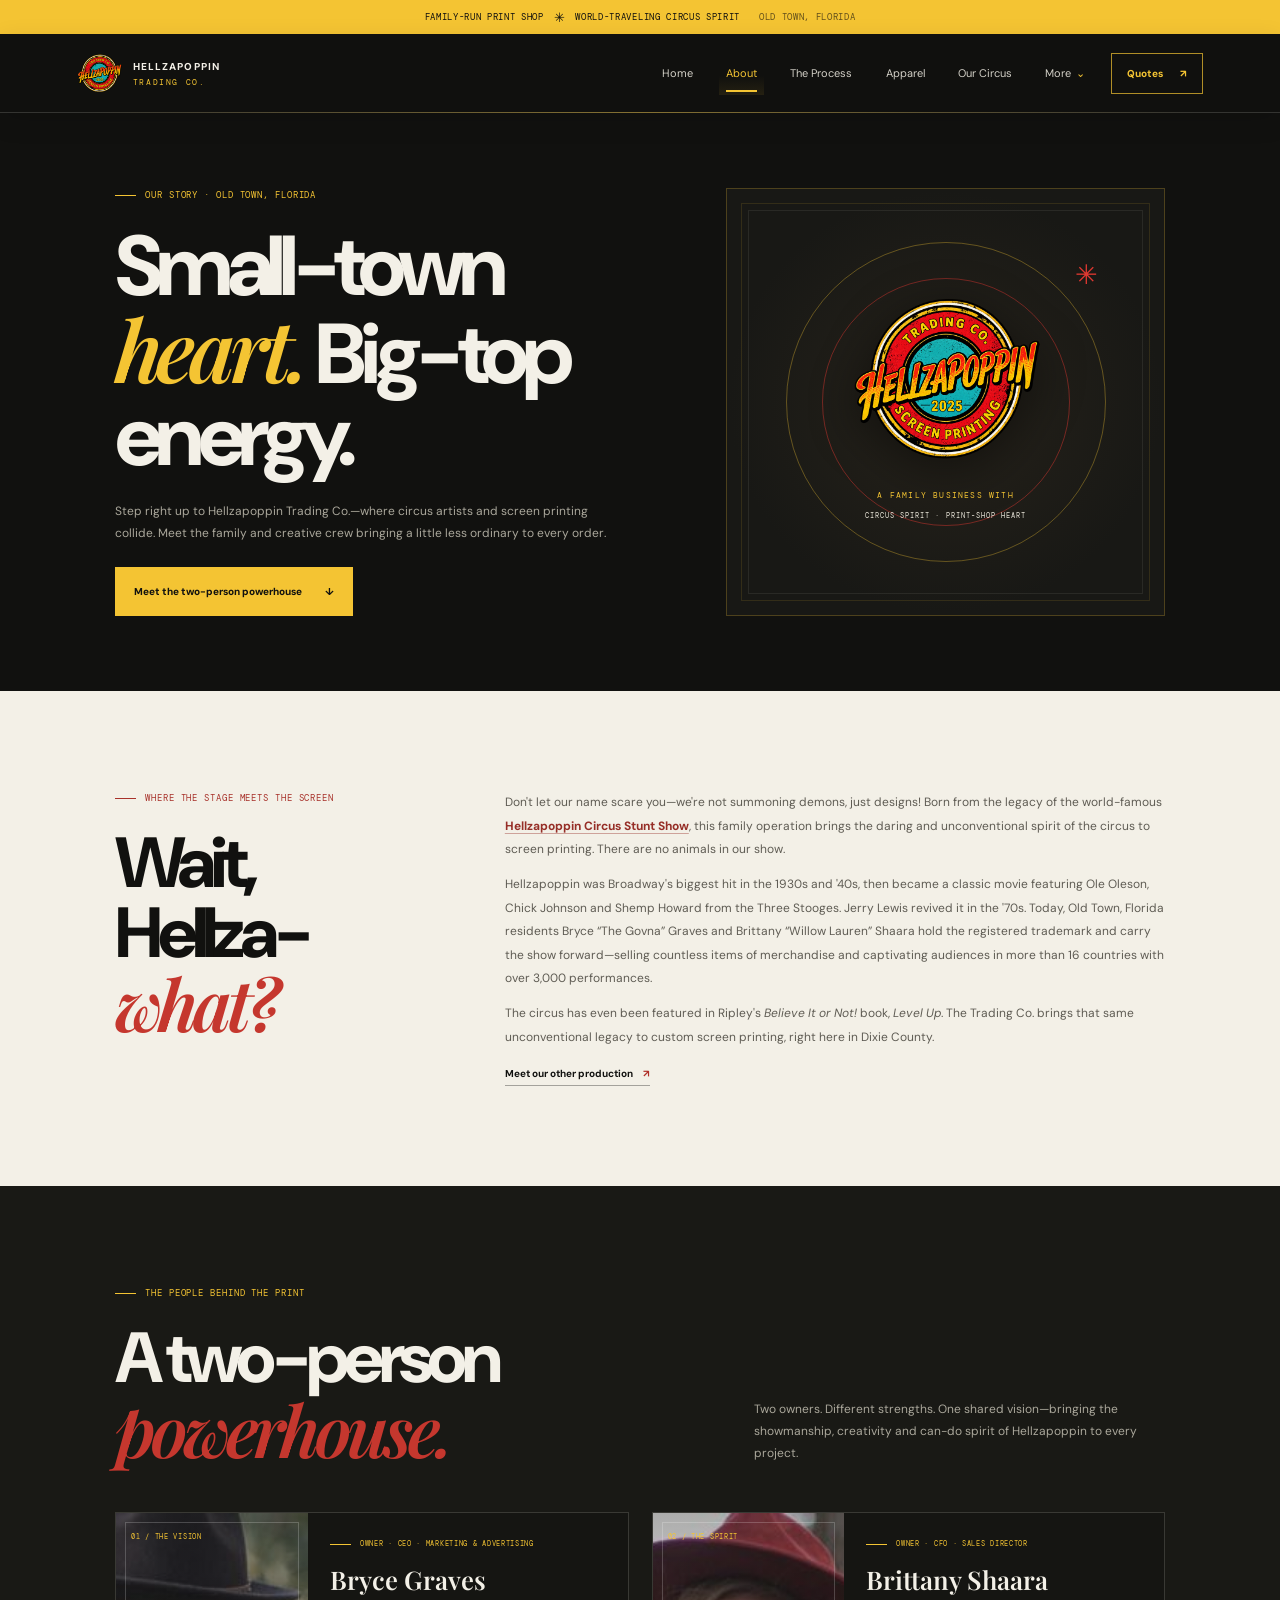
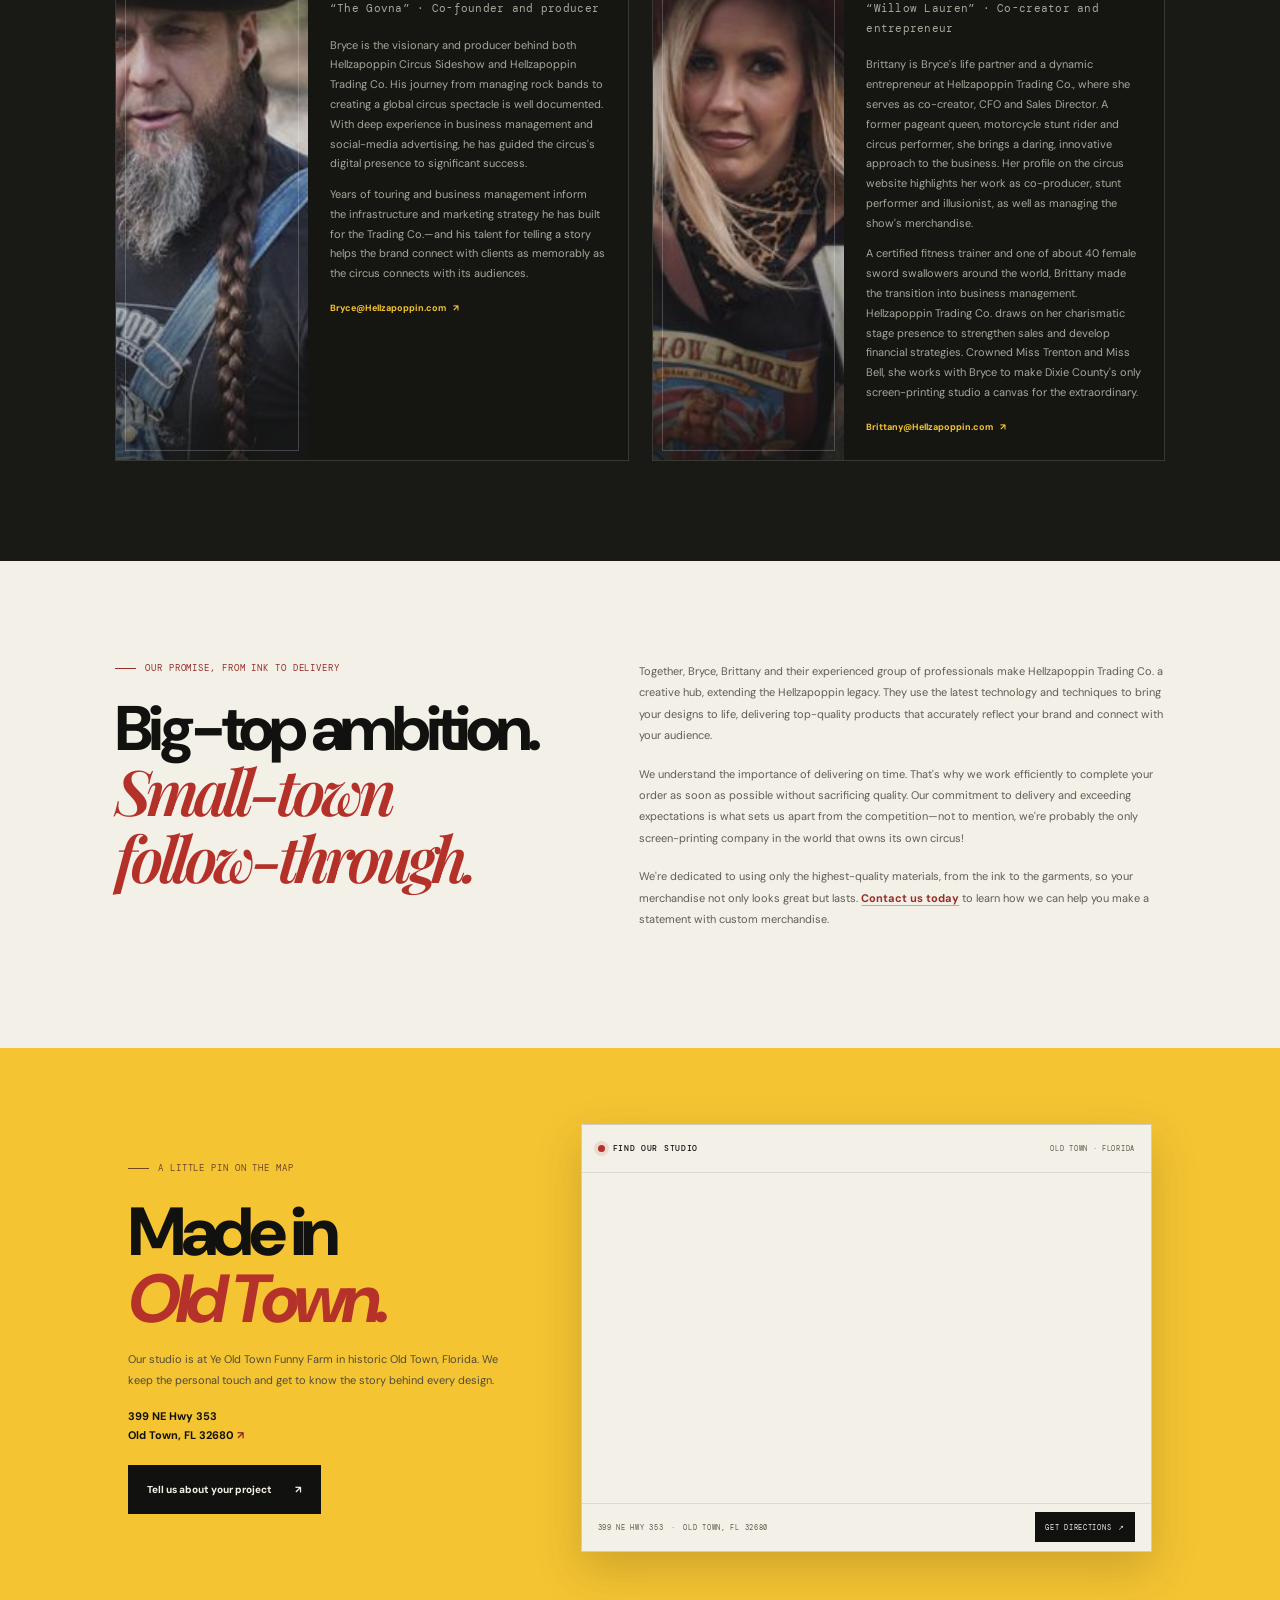
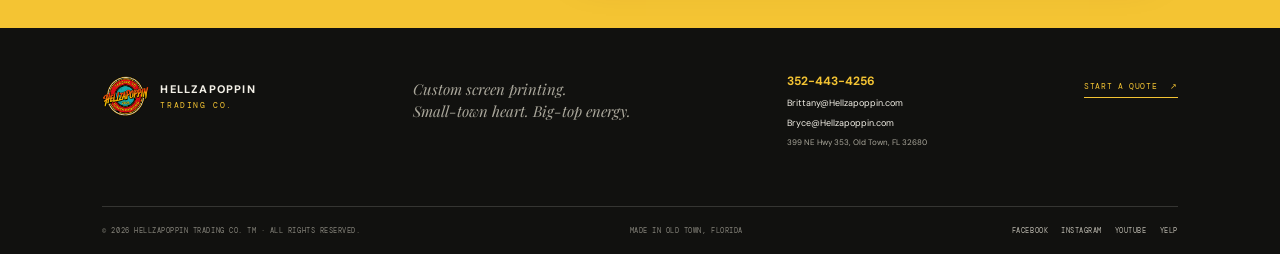
==== about.html @ 499f2ed7 "Build Hellzapoppin Trading Co. website Co-authored-by: Copilot <223556219+Copilot@users.noreply.gith" ====
<!doctype html>
<html lang="en">
  <head>
    <meta charset="utf-8"><meta name="viewport" content="width=device-width, initial-scale=1"><meta name="theme-color" content="#11110f">
    <meta name="description" content="Meet Bryce Graves and Brittany Shaara, the family behind Hellzapoppin Trading Co. in Old Town, Florida.">
    <title>About — Hellzapoppin Trading Co.</title><link rel="icon" href="assets/images/hellzapoppin-logo.png" type="image/png"><link rel="stylesheet" href="assets/css/styles.css"><script src="assets/js/main.js" defer></script>
  </head>
  <body><a class="skip-link" href="#main">Skip to content</a><div class="announcement">FAMILY-RUN PRINT SHOP <span aria-hidden="true">✳</span> WORLD-TRAVELING CIRCUS SPIRIT <span class="announcement__place">OLD TOWN, FLORIDA</span></div>
    <header class="site-header"><a class="brand" href="index.html" aria-label="Hellzapoppin Trading Co. home"><img src="assets/images/hellzapoppin-logo.png" alt=""><span class="brand__name">HELLZAPOPPIN <small>TRADING CO.</small></span></a><button class="menu-toggle" type="button" aria-label="Open navigation" aria-expanded="false" aria-controls="primary-nav"><span></span><span></span></button><nav class="site-nav" id="primary-nav" aria-label="Main navigation"><a href="index.html">Home</a><a class="is-current" aria-current="page" href="about.html">About</a><a href="the-process.html">The Process</a><a href="apparel.html">Apparel</a><a href="our-circus.html">Our Circus</a><details class="nav-dropdown"><summary>More <span aria-hidden="true">⌄</span></summary><div class="dropdown-menu"><a href="inks.html">Inks</a><a href="faqs-privacy.html">FAQs &amp; Privacy Policy</a><a href="https://hellzapoppintradingco.myshopify.com/" target="_blank" rel="noreferrer">Shop Our Store <span aria-hidden="true">↗</span></a></div></details><a class="nav-quote" href="quotes.html">Quotes <span aria-hidden="true">↗</span></a></nav></header>
    <main id="main">
      <section class="page-hero page-hero--about">
        <div class="page-hero__copy">
          <p class="eyebrow"><span class="eyebrow__line"></span> OUR STORY · OLD TOWN, FLORIDA</p>
          <h1>Small-town<br><em>heart.</em> Big-top<br>energy.</h1>
          <p>Step right up to Hellzapoppin Trading Co.—where circus artists and screen printing collide. Meet the family and creative crew bringing a little less ordinary to every order.</p>
          <a class="button button--primary" href="#founders">Meet the two-person powerhouse <span aria-hidden="true">↓</span></a>
        </div>
        <div class="about-hero-art" aria-label="Hellzapoppin Trading Co.: circus spirit, printed in Old Town, Florida">
          <span class="about-hero-art__ring about-hero-art__ring--outer"></span>
          <span class="about-hero-art__ring about-hero-art__ring--inner"></span>
          <img src="assets/images/hellzapoppin-logo.png" alt="">
          <span class="about-hero-art__top">A FAMILY BUSINESS WITH</span>
          <span class="about-hero-art__bottom">CIRCUS SPIRIT · PRINT-SHOP HEART</span>
          <span class="about-hero-art__spark" aria-hidden="true">✳</span>
        </div>
      </section>

      <section class="section section--cream story-intro">
        <div class="section-heading reveal">
          <div>
            <p class="eyebrow eyebrow--red"><span class="eyebrow__line"></span> WHERE THE STAGE MEETS THE SCREEN</p>
            <h2>Wait, Hellza-<br><em>what?</em></h2>
          </div>
          <div class="story-intro__copy">
            <p>Don't let our name scare you—we're not summoning demons, just designs! Born from the legacy of the world-famous <a href="https://hellzapoppin.com/" target="_blank" rel="noreferrer">Hellzapoppin Circus Stunt Show</a>, this family operation brings the daring and unconventional spirit of the circus to screen printing. There are no animals in our show.</p>
            <p>Hellzapoppin was Broadway's biggest hit in the 1930s and '40s, then became a classic movie featuring Ole Oleson, Chick Johnson and Shemp Howard from the Three Stooges. Jerry Lewis revived it in the '70s. Today, Old Town, Florida residents Bryce “The Govna” Graves and Brittany “Willow Lauren” Shaara hold the registered trademark and carry the show forward—selling countless items of merchandise and captivating audiences in more than 16 countries with over 3,000 performances.</p>
            <p>The circus has even been featured in Ripley's <em>Believe It or Not!</em> book, <em>Level Up</em>. The Trading Co. brings that same unconventional legacy to custom screen printing, right here in Dixie County.</p>
            <a class="text-link" href="our-circus.html">Meet our other production <span aria-hidden="true">↗</span></a>
          </div>
        </div>
      </section>

      <section class="section founders-section" id="founders">
        <div class="section-heading reveal">
          <div>
            <p class="eyebrow"><span class="eyebrow__line"></span> THE PEOPLE BEHIND THE PRINT</p>
            <h2>A two-person<br><em>powerhouse.</em></h2>
          </div>
          <p>Two owners. Different strengths. One shared vision—bringing the showmanship, creativity and can-do spirit of Hellzapoppin to every project.</p>
        </div>
        <div class="founder-grid">
          <article class="founder-card reveal">
            <div class="founder-card__identity"><img src="assets/images/bryce-graves.jpg" alt="Bryce “The Govna” Graves"><span class="founder-card__index">01 / THE VISION</span></div>
            <div class="founder-card__copy">
              <p class="eyebrow"><span class="eyebrow__line"></span> OWNER · CEO · MARKETING &amp; ADVERTISING</p>
              <h3>Bryce Graves</h3>
              <p class="founder-card__nickname">“The Govna” · Co-founder and producer</p>
              <p>Bryce is the visionary and producer behind both Hellzapoppin Circus Sideshow and Hellzapoppin Trading Co. His journey from managing rock bands to creating a global circus spectacle is well documented. With deep experience in business management and social-media advertising, he has guided the circus's digital presence to significant success.</p>
              <p>Years of touring and business management inform the infrastructure and marketing strategy he has built for the Trading Co.—and his talent for telling a story helps the brand connect with clients as memorably as the circus connects with its audiences.</p>
              <a href="mailto:Bryce@Hellzapoppin.com">Bryce@Hellzapoppin.com <span aria-hidden="true">↗</span></a>
            </div>
          </article>
          <article class="founder-card reveal">
            <div class="founder-card__identity founder-card__identity--brittany"><img src="assets/images/brittany-shaara.jpg" alt="Brittany “Willow Lauren” Shaara"><span class="founder-card__index">02 / THE SPIRIT</span></div>
            <div class="founder-card__copy">
              <p class="eyebrow"><span class="eyebrow__line"></span> OWNER · CFO · SALES DIRECTOR</p>
              <h3>Brittany Shaara</h3>
              <p class="founder-card__nickname">“Willow Lauren” · Co-creator and entrepreneur</p>
              <p>Brittany is Bryce's life partner and a dynamic entrepreneur at Hellzapoppin Trading Co., where she serves as co-creator, CFO and Sales Director. A former pageant queen, motorcycle stunt rider and circus performer, she brings a daring, innovative approach to the business. Her <a href="https://hellzapoppin.com/" target="_blank" rel="noreferrer">profile on the circus website</a> highlights her work as co-producer, stunt performer and illusionist, as well as managing the show's merchandise.</p>
              <p>A certified fitness trainer and one of about 40 female sword swallowers around the world, Brittany made the transition into business management. Hellzapoppin Trading Co. draws on her charismatic stage presence to strengthen sales and develop financial strategies. Crowned Miss Trenton and Miss Bell, she works with Bryce to make Dixie County's only screen-printing studio a canvas for the extraordinary.</p>
              <a href="mailto:Brittany@Hellzapoppin.com">Brittany@Hellzapoppin.com <span aria-hidden="true">↗</span></a>
            </div>
          </article>
        </div>
      </section>

      <section class="section about-promise">
        <div class="about-promise__heading">
          <p class="eyebrow"><span class="eyebrow__line"></span> OUR PROMISE, FROM INK TO DELIVERY</p>
          <h2>Big-top ambition.<br><em>Small-town follow-through.</em></h2>
        </div>
        <div class="about-promise__copy">
          <p>Together, Bryce, Brittany and their experienced group of professionals make Hellzapoppin Trading Co. a creative hub, extending the Hellzapoppin legacy. They use the latest technology and techniques to bring your designs to life, delivering top-quality products that accurately reflect your brand and connect with your audience.</p>
          <p>We understand the importance of delivering on time. That's why we work efficiently to complete your order as soon as possible without sacrificing quality. Our commitment to delivery and exceeding expectations is what sets us apart from the competition—not to mention, we're probably the only screen-printing company in the world that owns its own circus!</p>
          <p>We're dedicated to using only the highest-quality materials, from the ink to the garments, so your merchandise not only looks great but lasts. <a href="quotes.html">Contact us today</a> to learn how we can help you make a statement with custom merchandise.</p>
        </div>
      </section>

      <section class="about-location">
        <div class="about-location__intro">
          <p class="eyebrow"><span class="eyebrow__line"></span> A LITTLE PIN ON THE MAP</p>
          <h2>Made in<br><em>Old Town.</em></h2>
          <p>Our studio is at Ye Old Town Funny Farm in historic Old Town, Florida. We keep the personal touch and get to know the story behind every design.</p>
          <a class="about-location__address" href="https://www.google.com/maps/dir/?api=1&amp;destination=Ye+Old+Town+Funny+Farm%2C+399+NE+Hwy+353%2C+Old+Town%2C+FL+32680" target="_blank" rel="noreferrer">399 NE Hwy 353<br>Old Town, FL 32680 <span aria-hidden="true">↗</span></a>
          <a class="button button--dark" href="quotes.html">Tell us about your project <span aria-hidden="true">↗</span></a>
        </div>
        <div class="about-location__map">
          <div class="about-location__map-head"><span><i aria-hidden="true"></i> FIND OUR STUDIO</span><span>OLD TOWN · FLORIDA</span></div>
          <div class="about-location__map-frame">
            <iframe title="Map showing Ye Old Town Funny Farm in Old Town, Florida" src="https://maps.google.com/maps?q=Ye+Old+Town+Funny+Farm%2C+399+NE+Hwy+353%2C+Old+Town%2C+FL+32680&amp;z=15&amp;output=embed" loading="lazy" referrerpolicy="no-referrer-when-downgrade" allowfullscreen></iframe>
          </div>
          <div class="about-location__map-foot"><span>399 NE HWY 353 <i aria-hidden="true">·</i> OLD TOWN, FL 32680</span><a href="https://www.google.com/maps/dir/?api=1&amp;destination=Ye+Old+Town+Funny+Farm%2C+399+NE+Hwy+353%2C+Old+Town%2C+FL+32680" target="_blank" rel="noreferrer">GET DIRECTIONS <span aria-hidden="true">↗</span></a></div>
        </div>
      </section>
    </main>
    <footer class="site-footer"><div class="footer-main"><a class="brand brand--footer" href="index.html"><img src="assets/images/hellzapoppin-logo.png" alt=""><span class="brand__name">HELLZAPOPPIN <small>TRADING CO.</small></span></a><p class="footer-note">Custom screen printing.<br>Small-town heart. Big-top energy.</p><div class="footer-contact"><a href="tel:+13524434256">352-443-4256</a><a href="mailto:Brittany@Hellzapoppin.com">Brittany@Hellzapoppin.com</a><a href="mailto:Bryce@Hellzapoppin.com">Bryce@Hellzapoppin.com</a><span>399 NE Hwy 353, Old Town, FL 32680</span></div><a class="footer-cta" href="quotes.html">START A QUOTE <span aria-hidden="true">↗</span></a></div><div class="footer-bottom"><span>© <span data-year>2026</span> HELLZAPOPPIN TRADING CO. TM · ALL RIGHTS RESERVED.</span><span>MADE IN OLD TOWN, FLORIDA</span><span class="footer-social"><a href="https://www.facebook.com/hellzapoppintrading" target="_blank" rel="noreferrer">FACEBOOK</a><a href="https://www.instagram.com/hellzapoppintradingco" target="_blank" rel="noreferrer">INSTAGRAM</a><a href="https://www.youtube.com/@HellzapoppinTradingCo" target="_blank" rel="noreferrer">YOUTUBE</a><a href="https://www.yelp.com/biz/hellzapoppin-trading-co-old-town" target="_blank" rel="noreferrer">YELP</a></span></div></footer>
  </body>
</html>
---- assets/css/styles.css ----
@import url("https://fonts.googleapis.com/css2?family=DM+Mono:wght@400;500&family=DM+Sans:wght@400;500;600;700;800&family=Playfair+Display:ital,wght@0,600;0,700;1,600;1,700&display=swap");

:root {
  color-scheme: dark;
  --ink: #11110f;
  --ink-2: #191915;
  --cream: #f3f0e7;
  --cream-2: #e9e5d9;
  --muted: #aaa79b;
  --yellow: #f4c433;
  --red: #df3831;
  --teal: #47bcc3;
  --line: rgba(243, 240, 231, .16);
  --sans: "DM Sans", Arial, sans-serif;
  --serif: "Playfair Display", Georgia, serif;
  --mono: "DM Mono", "Courier New", monospace;
  font-family: var(--sans);
  scroll-behavior: smooth;
  scroll-padding-top: 96px;
}

*, *::before, *::after { box-sizing: border-box; }
body { margin: 0; background: var(--ink); color: var(--cream); font-family: var(--sans); -webkit-font-smoothing: antialiased; }
body.menu-open { overflow: hidden; }
img { display: block; max-width: 100%; }
a { color: inherit; text-decoration: none; }
button, input, textarea, select { font: inherit; }
::selection { color: var(--ink); background: var(--yellow); }
.skip-link { position: fixed; z-index: 100; top: 8px; left: 8px; padding: 12px 16px; background: var(--yellow); color: var(--ink); transform: translateY(-160%); }
.skip-link:focus { transform: translateY(0); }
.sr-only { position: absolute !important; width: 1px !important; height: 1px !important; padding: 0 !important; margin: -1px !important; overflow: hidden !important; clip: rect(0, 0, 0, 0) !important; white-space: nowrap !important; border: 0 !important; }

.announcement { display: flex; min-height: 34px; align-items: center; justify-content: center; gap: 10px; padding: 6px 16px; background: var(--yellow); color: var(--ink); font-family: var(--mono); font-size: 9px; letter-spacing: .075em; }
.announcement > span:first-of-type { font-size: 13px; }
.announcement__place { margin-left: 9px; color: #63501b; }
.site-header { position: sticky; z-index: 50; top: 0; display: flex; min-height: 78px; align-items: center; justify-content: space-between; gap: 24px; padding: 0 6%; border-bottom: 1px solid var(--line); background: rgba(17, 17, 15, .97); box-shadow: 0 8px 24px rgba(0,0,0,.12); backdrop-filter: blur(12px); }
.site-header::after { position: absolute; right: 6%; bottom: -1px; left: 6%; height: 1px; background: linear-gradient(90deg, transparent, rgba(244,196,51,.42), transparent); content: ""; pointer-events: none; }
.brand { display: inline-flex; flex: 0 0 auto; align-items: center; gap: 11px; }
.brand img { width: 45px; height: 45px; object-fit: contain; }
.brand__name { color: var(--cream); font-size: 10px; font-weight: 800; letter-spacing: .11em; white-space: nowrap; }
.brand__name small { display: block; margin-top: 4px; color: var(--yellow); font-family: var(--mono); font-size: 8px; font-weight: 400; letter-spacing: .2em; }
.site-nav { display: flex; min-height: 78px; align-items: center; justify-content: flex-end; gap: clamp(8px, 1.5vw, 21px); }
.site-nav > a:not(.nav-quote), .nav-dropdown > summary { position: relative; display: inline-flex; min-height: 44px; align-items: center; padding: 0 7px; color: #d3d0c7; font-size: 11px; transition: color .2s ease, background .2s ease; }
.site-nav > a:not(.nav-quote)::after, .nav-dropdown > summary::after { position: absolute; right: 7px; bottom: 3px; left: 7px; height: 2px; background: var(--yellow); content: ""; transform: scaleX(0); transform-origin: left center; transition: transform .2s ease; }
.site-nav > a:not(.nav-quote):hover, .site-nav .is-current, .nav-dropdown.has-current > summary, .nav-dropdown > summary:hover, .nav-dropdown[open] > summary { color: var(--yellow); }
.site-nav > a:not(.nav-quote):hover::after, .site-nav > a.is-current::after, .nav-dropdown.has-current > summary::after, .nav-dropdown > summary:hover::after, .nav-dropdown[open] > summary::after { transform: scaleX(1); }
.site-nav > a.is-current:not(.nav-quote) { background: linear-gradient(180deg, transparent 56%, rgba(244,196,51,.09)); color: var(--yellow); }
.nav-dropdown { position: relative; }
.nav-dropdown > summary { display: flex; align-items: center; gap: 5px; cursor: pointer; list-style: none; }
.nav-dropdown > summary::-webkit-details-marker { display: none; }
.nav-dropdown > summary span { color: var(--yellow); transition: transform .18s ease; }
.nav-dropdown[open] > summary span { transform: rotate(180deg); }
.dropdown-menu { position: absolute; top: calc(100% + 17px); left: -18px; display: none; min-width: 230px; padding: 8px; border: 1px solid rgba(244, 196, 51, .28); background: #1a1a16; box-shadow: 0 14px 28px rgba(0,0,0,.32); }
.nav-dropdown:hover .dropdown-menu, .nav-dropdown[open] .dropdown-menu, .nav-dropdown:focus-within .dropdown-menu { display: grid; }
.dropdown-menu a { display: flex; min-height: 39px; align-items: center; justify-content: space-between; padding: 9px 11px; color: var(--cream-2); font-size: 11px; }
.dropdown-menu a:hover, .dropdown-menu a.is-current { background: rgba(244, 196, 51, .1); color: var(--yellow); }
.nav-quote { display: inline-flex; min-height: 41px; flex: 0 0 auto; align-items: center; gap: 17px; padding: 0 15px; border: 1px solid rgba(244,196,51,.7); color: var(--yellow); font-size: 10px; font-weight: 800; transition: color .18s ease, background .18s ease, border-color .18s ease; }
.nav-quote:hover { background: var(--yellow); color: var(--ink); }
.nav-quote.is-current { border-color: var(--yellow); background: var(--yellow); color: var(--ink); box-shadow: 0 0 0 3px rgba(244,196,51,.14); }
.menu-toggle { display: none; }

.eyebrow { display: flex; align-items: center; gap: 9px; margin: 0 0 23px; color: var(--yellow); font-family: var(--mono); font-size: 9px; letter-spacing: .1em; line-height: 1.65; }
.eyebrow__line { display: inline-block; flex: 0 0 21px; width: 21px; height: 1px; background: currentColor; }
.eyebrow--red { color: #a8322b; }
.button { display: inline-flex; min-height: 49px; align-items: center; justify-content: center; gap: 23px; padding: 0 19px; border: 0; font-size: 10px; font-weight: 800; transition: transform .18s ease, color .18s ease, background .18s ease; }
.button:hover { transform: translateY(-2px); }
.button--primary { background: var(--yellow); color: var(--ink); }
.button--primary:hover { background: #ffda65; }
.button--dark { background: var(--ink); color: var(--cream); }
.button--dark:hover { background: var(--yellow); color: var(--ink); }
.text-link { display: inline-block; padding-bottom: 5px; border-bottom: 1px solid rgba(17,17,15,.35); color: var(--ink); font-size: 10px; font-weight: 700; }
.text-link span { padding-left: 8px; color: #b02f28; }
.text-link--light { border-color: rgba(243,240,231,.35); color: var(--cream); }
.text-link--light span { color: var(--yellow); }

.home-hero { position: relative; display: grid; min-height: min(675px, calc(100svh - 112px)); grid-template-columns: 1fr 1fr; align-items: center; gap: 2%; padding: 62px 7% 84px; overflow: hidden; }
.home-hero__copy { position: relative; z-index: 3; padding-bottom: 16px; }
.home-hero h1, .page-hero h1, .circus-hero h1, .quote-intro h1 { margin: 0 0 22px; font-size: clamp(59px, 7.1vw, 96px); font-weight: 800; letter-spacing: -.08em; line-height: .96; }
.home-hero h1 em, .page-hero h1 em, .circus-hero h1 em, .quote-intro h1 em, .section-heading h2 em, .home-circus h2 em, .home-quote h2 em, .privacy-section h2 em, .apparel-other h2 em, .circus-cta h2 em, .quote-sidebar h2 em { color: var(--yellow); font-family: var(--serif); font-weight: 600; font-style: italic; letter-spacing: -.07em; }
.home-hero__lead { max-width: 450px; margin-bottom: 23px; color: var(--muted); font-size: 13px; line-height: 1.85; }
.button-row { display: flex; flex-wrap: wrap; align-items: center; gap: 24px; }
.home-hero .text-link { border-color: rgba(243,240,231,.42); color: var(--cream); }
.home-hero .text-link span { color: var(--yellow); }
.home-hero__note { display: flex; align-items: center; gap: 11px; margin-top: 33px; color: var(--muted); font-size: 9px; line-height: 1.7; }
.home-hero__note strong { color: var(--cream); font-size: 10px; }
.seal-star { display: grid; width: 33px; height: 33px; place-items: center; border: 1px solid var(--yellow); border-radius: 50%; color: var(--yellow); font-size: 16px; }
.home-hero__art { position: relative; align-self: center; width: 100%; height: clamp(390px, 39vw, 545px); }
.home-hero__video-frame { position: absolute; top: 50%; right: 3%; width: min(86%, 360px); aspect-ratio: 2 / 3; overflow: hidden; background: #211e19; transform: translateY(-50%); }
.home-hero__video { width: 100%; height: 100%; object-fit: cover; object-position: center 36%; }
.video-play-prompt { position: absolute; z-index: 2; inset: 0; display: flex; align-items: center; justify-content: center; gap: 13px; padding: 20px; border: 0; background: rgba(12, 12, 10, .48); color: var(--cream); text-align: left; cursor: pointer; transition: background .2s ease, opacity .2s ease; }
.video-play-prompt:hover { background: rgba(12, 12, 10, .34); }
.video-play-prompt[hidden] { display: none; }
.video-sound-toggle { position: absolute; z-index: 3; top: 12px; left: 12px; min-height: 31px; padding: 0 10px; border: 1px solid rgba(244,196,51,.7); background: rgba(17,17,15,.88); color: var(--yellow); font-family: var(--mono); font-size: 7px; letter-spacing: .06em; cursor: pointer; }
.video-sound-toggle:hover { background: var(--yellow); color: var(--ink); }
.video-sound-toggle[hidden] { display: none; }
.video-play-prompt__icon { display: grid; width: 52px; height: 52px; flex: 0 0 52px; place-items: center; border: 1px solid var(--yellow); border-radius: 50%; background: rgba(17,17,15,.8); color: var(--yellow); font-size: 19px; transition: background .2s ease, color .2s ease, transform .2s ease; }
.video-play-prompt:hover .video-play-prompt__icon { transform: scale(1.06); background: var(--yellow); color: var(--ink); }
.video-play-prompt__copy { display: grid; gap: 5px; }
.video-play-prompt__copy strong { font-size: 11px; }
.video-play-prompt__copy small { max-width: 220px; color: #dedbd2; font-size: 9px; line-height: 1.6; }
.video-caption { position: absolute; z-index: 1; bottom: 11px; left: 0; color: #e6e2d9; font-family: var(--mono); font-size: 8px; letter-spacing: .11em; }
.video-caption i { display: inline-block; width: 6px; height: 6px; margin-right: 7px; border-radius: 50%; background: var(--yellow); }
.video-source-link { position: absolute; right: 0; bottom: 0; color: var(--yellow); font-family: var(--mono); font-size: 8px; letter-spacing: .08em; }
.video-source-link span { padding-left: 6px; }
.burst { position: absolute; z-index: 2; font-size: 27px; }
.burst--red { top: 0; right: -3%; color: var(--red); }
.burst--blue { right: -2%; bottom: 21%; color: var(--teal); font-size: 19px; }
.home-hero__foot { position: absolute; right: 7%; bottom: 21px; left: 7%; display: flex; justify-content: space-between; gap: 15px; color: #818076; font-family: var(--mono); font-size: 7px; letter-spacing: .13em; }
.ticker { overflow: hidden; border-top: 1px solid var(--line); border-bottom: 1px solid var(--line); }
.ticker__track { display: flex; width: max-content; min-height: 54px; align-items: center; gap: clamp(24px, 4vw, 59px); padding: 14px 0; color: var(--cream); font-family: var(--mono); font-size: 8px; letter-spacing: .15em; animation: ticker-scroll 30s linear infinite; will-change: transform; }
.ticker__track i { color: var(--red); font-size: 14px; font-style: normal; }
.ticker:hover .ticker__track { animation-play-state: paused; }
@keyframes ticker-scroll { to { transform: translateX(-50%); } }

.section { padding: 100px 9%; }
.section--cream { background: var(--cream); color: var(--ink); }
.section-heading { display: flex; align-items: end; justify-content: space-between; gap: 42px; margin-bottom: 43px; }
.section-heading h2, .home-circus h2, .home-quote h2, .privacy-section h2, .apparel-other h2, .circus-cta h2, .quote-sidebar h2 { margin: 0; font-size: clamp(45px, 5.8vw, 71px); font-weight: 800; letter-spacing: -.08em; line-height: .98; }
.section-heading > p, .section-heading__copy { max-width: 390px; margin: 0 2% 5px 0; color: #6b695f; font-size: 12px; line-height: 1.85; }
.section-heading > p a { color: #902a24; text-decoration: underline; text-underline-offset: 3px; }
.offer-grid { display: grid; grid-template-columns: 1.25fr .88fr .75fr; align-items: stretch; gap: 17px; }
.offer-card { position: relative; min-height: 325px; padding: 23px; overflow: hidden; }
.offer-card--feature { display: flex; min-height: 325px; flex-direction: column; justify-content: space-between; padding: 20px; background: #d7d0bc; color: var(--ink); }
.offer-card--feature .card-kicker { position: relative; top: auto; left: auto; z-index: 1; align-self: flex-start; background: var(--ink); }
.offer-card__graphic { position: absolute; inset: 47px 18px 89px; display: flex; flex-direction: column; align-items: center; justify-content: center; overflow: hidden; border: 1px solid rgba(17,17,15,.2); background: repeating-linear-gradient(135deg, transparent 0 16px, rgba(17,17,15,.035) 16px 17px); color: rgba(17,17,15,.9); font-family: var(--mono); font-size: clamp(33px,4.2vw,55px); font-weight: 500; letter-spacing: -.12em; line-height: .88; }
.offer-card__graphic::before, .offer-card__graphic::after { position: absolute; width: 150px; height: 150px; border: 1px solid rgba(177,46,39,.48); border-radius: 50%; content: ""; }
.offer-card__graphic::before { transform: translate(10px, 5px); }
.offer-card__graphic::after { width: 112px; height: 112px; border-color: rgba(17,17,15,.24); }
.offer-card__graphic span { position: relative; z-index: 1; }
.offer-card__graphic i { position: relative; z-index: 1; color: #b43129; font-size: 24px; font-style: normal; line-height: 1.15; }
.offer-card__feature-copy { position: absolute; z-index: 1; right: 20px; bottom: 20px; left: 20px; padding-top: 52px; }
.offer-card__feature-copy h3 { margin: 0 0 7px; font-size: 18px; letter-spacing: -.04em; }
.offer-card__feature-copy p { margin: 0; color: #504b3f; font-size: 10px; line-height: 1.6; }
.card-kicker { position: absolute; top: 15px; left: 15px; padding: 8px 10px; background: var(--ink); color: var(--cream); font-family: var(--mono); font-size: 8px; letter-spacing: .08em; }
.offer-card__caption { position: absolute; right: 0; bottom: 0; left: 0; padding: 53px 20px 19px; background: linear-gradient(transparent, rgba(0,0,0,.82)); color: white; }
.offer-card__caption h3, .offer-card h3 { margin: 0 0 9px; font-size: 19px; letter-spacing: -.035em; }
.offer-card__caption p { max-width: 300px; margin: 0; font-size: 10px; line-height: 1.65; }
.offer-card--dark { background: #191915; color: var(--cream); }
.offer-card__number { color: var(--yellow); font-family: var(--mono); font-size: 10px; }
.offer-card__star { position: absolute; top: 17px; right: 21px; color: var(--red); font-size: 21px; }
.offer-card__tag { margin: 51px 0 12px; color: var(--yellow); font-family: var(--mono); font-size: 8px; letter-spacing: .1em; }
.offer-card--dark h3 { font-family: var(--serif); font-size: 25px; font-weight: 600; line-height: 1.12; }
.offer-card--dark > p:not(.offer-card__tag), .offer-card--yellow > p:not(.offer-card__tag) { max-width: 270px; margin: 12px 0 20px; color: var(--muted); font-size: 10px; line-height: 1.75; }
.offer-card--yellow { background: var(--yellow); color: var(--ink); }
.offer-card--yellow .offer-card__tag { color: #6f4016; }
.offer-card--yellow h3 { font-family: var(--serif); font-size: 28px; font-style: italic; font-weight: 600; line-height: 1.06; }
.offer-card--yellow > p:not(.offer-card__tag) { color: #4a4537; }
.minimum-note { display: flex; align-items: center; gap: 13px; margin-top: 30px; padding-top: 16px; border-top: 1px solid rgba(17,17,15,.17); font-size: 10px; }
.minimum-note > span { color: #8d291f; font-family: var(--mono); font-size: 8px; letter-spacing: .06em; }
.minimum-note > a { margin-left: auto; color: #8d291f; font-weight: 700; }
.minimum-note > a span { padding-left: 6px; }
.home-circus { position: relative; display: grid; min-height: 540px; grid-template-columns: 1fr .9fr; align-items: center; gap: 7%; padding: 84px 10%; overflow: hidden; background: radial-gradient(ellipse at 82% 50%, #c7342f 0, #9e2826 56%, #7e211f 100%); }
.home-circus::before { position: absolute; inset: 0; background: linear-gradient(115deg, rgba(17,17,15,.22), transparent 60%); content: ""; pointer-events: none; }
.home-circus__rings { position: absolute; top: 50%; right: 5%; width: min(47vw, 490px); aspect-ratio: 1; border: 1px solid rgba(255,255,255,.25); border-radius: 50%; transform: translateY(-50%); }
.home-circus__rings::before, .home-circus__rings::after { position: absolute; inset: 30px; border: 1px solid rgba(255,255,255,.2); border-radius: inherit; content: ""; }
.home-circus__rings::after { inset: 64px; }
.home-circus__copy { position: relative; z-index: 2; }
.home-circus .eyebrow { color: var(--cream); }
.home-circus h2 { font-size: clamp(43px, 5.8vw, 70px); }
.home-circus h2 em { color: var(--yellow); }
.home-circus__copy > p:not(.eyebrow) { max-width: 385px; margin: 18px 0 21px; color: rgba(255,255,255,.82); font-size: 11px; line-height: 1.8; }
.home-circus__stamp { position: relative; z-index: 1; display: grid; min-height: 340px; justify-items: center; align-content: center; gap: 13px; }
.home-circus__product { width: min(100%, 390px); padding: 10px; border: 1px solid rgba(244,196,51,.65); background: #171713; box-shadow: 0 20px 55px rgba(0,0,0,.38), 0 0 28px rgba(244,196,51,.13); transform: rotate(2deg); transition: transform .3s ease, box-shadow .3s ease; }
.home-circus__product:hover { transform: rotate(0) translateY(-4px); box-shadow: 0 25px 60px rgba(0,0,0,.42), 0 0 34px rgba(244,196,51,.2); }
.home-circus__product > span { display: block; padding: 5px 5px 10px; color: var(--yellow); font-family: var(--mono); font-size: 7px; letter-spacing: .13em; }
.home-circus__product img { width: 100%; aspect-ratio: 1.15; object-fit: cover; }
.home-circus__stamp > span { color: var(--cream); font-family: var(--mono); font-size: 8px; letter-spacing: .13em; }
.home-process { background: var(--ink); }
.home-process .section-heading > p { color: var(--muted); }
.home-process h2 em { color: var(--teal); }
.home-process__steps { display: grid; grid-template-columns: repeat(4, 1fr); gap: 13px; }
.mini-step { min-height: 202px; padding: 19px 16px; border: 1px solid var(--line); background: linear-gradient(145deg, #1a1a16, #141411); }
.mini-step > span { display: grid; width: 49px; height: 49px; place-items: center; border: 1px solid rgba(71,188,195,.45); border-radius: 50%; background: rgba(71,188,195,.08); color: var(--teal); font-family: var(--mono); font-size: 15px; font-weight: 500; box-shadow: 0 0 0 6px rgba(71,188,195,.035); }
.mini-step h3 { margin: 21px 0 8px; font-size: 15px; }
.mini-step p { max-width: 225px; margin: 0; color: var(--muted); font-size: 10px; line-height: 1.8; }
.home-process__cta { display: flex; justify-content: flex-start; gap: 28px; margin-top: 22px; color: var(--muted); font-size: 10px; }
.home-process__cta .text-link { border-color: var(--line); color: var(--cream); }
.home-process__cta .text-link span { color: var(--yellow); }
.home-quote { position: relative; display: flex; min-height: 367px; align-items: center; padding: 75px 10%; overflow: hidden; background: radial-gradient(ellipse at 85% 50%, rgba(71,188,195,.14), transparent 38%), #182522; }
.home-quote__inner { position: relative; z-index: 1; max-width: 760px; padding-left: 24px; border-left: 2px solid var(--teal); }
.home-quote .eyebrow, .quote-intro .eyebrow { color: var(--teal); }
.home-quote h2 em { color: var(--teal); }
.home-quote__inner > p:not(.eyebrow) { max-width: 540px; margin: 17px 0 21px; color: var(--muted); font-size: 11px; line-height: 1.8; }
.home-quote__burst { position: absolute; right: 9%; color: var(--teal); font-size: clamp(160px, 23vw, 310px); opacity: .13; }
.shop-floor__grid { display: grid; grid-template-columns: repeat(2, minmax(0, 1fr)); align-items: stretch; gap: 19px; }
.shop-floor__card { position: relative; min-height: 0; aspect-ratio: 1.28; overflow: hidden; background: #28251f; }
.shop-floor__card--wide, .shop-floor__card--tall { margin-top: 0; aspect-ratio: 1.28; }
.shop-floor__card > img { position: absolute; inset: 0; width: 100%; height: 100%; object-fit: cover; transition: transform .6s cubic-bezier(.2,.65,.25,1); }
.shop-floor__card:hover > img { transform: scale(1.035); }
.shop-floor__caption { position: absolute; right: 0; bottom: 0; left: 0; padding: 60px 20px 19px; background: linear-gradient(transparent, rgba(0,0,0,.78)); color: white; }
.shop-floor__caption > span { color: var(--yellow); font-family: var(--mono); font-size: 8px; letter-spacing: .1em; }
.shop-floor__caption h3 { margin: 10px 0 0; font-size: clamp(20px,3vw,31px); font-weight: 700; letter-spacing: -.05em; line-height: 1.08; }
.instagram-section { background: var(--ink); }
.instagram-section .section-heading { align-items: end; }
.instagram-section .section-heading h2 { color: var(--cream); }
.instagram-section .section-heading h2 em { color: var(--teal); }
.instagram-follow { display: inline-flex; min-height: 42px; align-items: center; padding: 0 13px; border: 1px solid rgba(71,188,195,.5); color: var(--teal); font-family: var(--mono); font-size: 8px; letter-spacing: .075em; transition: background .2s ease, color .2s ease; }
.instagram-follow:hover { background: var(--teal); color: var(--ink); }
.instagram-follow span { padding-left: 7px; }
.instagram-follow--mobile { display: none; }
.instagram-grid { display: grid; grid-template-columns: repeat(4, minmax(0, 1fr)); gap: 13px; }
.instagram-tile { position: relative; display: block; aspect-ratio: .83; overflow: hidden; background: #27241e; }
.instagram-tile > img { width: 100%; height: 100%; object-fit: cover; transition: filter .25s ease, transform .5s ease; }
.instagram-tile:hover > img { transform: scale(1.045); filter: brightness(.62); }
.instagram-tile__overlay { position: absolute; inset: 0; display: flex; flex-direction: column; align-items: center; justify-content: center; gap: 10px; padding: 12px; background: rgba(17,17,15,.38); color: white; font-family: var(--mono); font-size: 8px; letter-spacing: .1em; opacity: 0; text-align: center; transition: opacity .2s ease; }
.instagram-tile:hover .instagram-tile__overlay, .instagram-tile:focus-visible .instagram-tile__overlay { opacity: 1; }
.instagram-tile__icon { display: grid; width: 38px; height: 38px; place-items: center; border: 1px solid var(--yellow); border-radius: 50%; color: var(--yellow); font-size: 16px; }
.instagram-tile__caption { position: absolute; right: 0; bottom: 0; left: 0; display: grid; gap: 5px; padding: 35px 13px 12px; background: linear-gradient(transparent, rgba(0,0,0,.88)); color: white; }
.instagram-tile__caption small { color: var(--yellow); font-family: var(--mono); font-size: 7px; letter-spacing: .08em; }
.instagram-tile__caption strong { font-size: 14px; letter-spacing: -.02em; }
.instagram-section__note { margin: 15px 0 0; color: #8c8980; font-size: 9px; }

.page-hero { display: grid; min-height: 495px; grid-template-columns: 1fr .82fr; align-items: center; gap: 9%; padding: 75px 9%; overflow: hidden; }
.page-hero__copy { max-width: 590px; }
.page-hero h1 { font-size: clamp(58px, 7.2vw, 85px); }
.page-hero__copy > p:not(.eyebrow) { max-width: 495px; margin: 0 0 22px; color: var(--muted); font-size: 12px; line-height: 1.9; }
.page-hero__image { position: relative; min-height: 350px; align-self: stretch; overflow: hidden; background: #29261f; }
.page-hero__image > img { width: 100%; height: 100%; min-height: inherit; object-fit: cover; }
.page-hero__image--portrait { min-height: 360px; max-height: 435px; background: #24211d; }
.page-hero__image--portrait > img { object-position: center 32%; filter: saturate(.72); }
.portrait-card { position: absolute; right: 0; bottom: 0; left: 0; display: grid; gap: 5px; padding: 36px 16px 15px; background: linear-gradient(transparent, rgba(0,0,0,.8)); color: white; }
.portrait-card > span { font-size: 11px; font-weight: 700; letter-spacing: .08em; }
.portrait-card small { color: var(--yellow); font-family: var(--mono); font-size: 8px; letter-spacing: .09em; }
.page-hero--about { min-height: 520px; grid-template-columns: 1fr .8fr; gap: 6%; }
.about-hero-art { position: relative; display: grid; min-height: 370px; align-self: stretch; justify-items: center; align-content: center; gap: 15px; overflow: hidden; border: 1px solid rgba(244,196,51,.24); background: radial-gradient(ellipse at center, #27231b 0, #181815 70%); text-align: center; }
.about-hero-art::before, .about-hero-art::after { position: absolute; inset: 14px; border: 1px solid rgba(244,196,51,.12); content: ""; }
.about-hero-art::after { inset: 21px; border-color: rgba(243,240,231,.08); }
.about-hero-art__ring { position: absolute; top: 50%; left: 50%; width: min(74%, 320px); aspect-ratio: 1; border: 1px solid rgba(244,196,51,.34); border-radius: 50%; transform: translate(-50%,-50%); }
.about-hero-art__ring--inner { width: min(58%, 248px); border-color: rgba(223,56,49,.46); }
.about-hero-art > img { position: relative; z-index: 1; width: min(50%, 190px); filter: drop-shadow(0 10px 24px rgba(0,0,0,.48)); }
.about-hero-art__top, .about-hero-art__bottom { position: relative; z-index: 1; color: var(--yellow); font-family: var(--mono); font-size: 8px; letter-spacing: .15em; }
.about-hero-art__top { margin-bottom: -4px; }
.about-hero-art__bottom { color: var(--cream-2); font-size: 7px; }
.about-hero-art__spark { position: absolute; z-index: 1; top: 16%; right: 15%; color: var(--red); font-size: 27px; }
.page-hero--simple { min-height: 400px; grid-template-columns: 1fr .7fr; }
.page-hero__badge { position: relative; display: grid; min-height: 270px; place-items: center; }
.page-hero__badge::before, .page-hero__badge::after { position: absolute; width: 84%; aspect-ratio: 1; border: 1px solid rgba(244,196,51,.27); border-radius: 50%; content: ""; }
.page-hero__badge::after { width: 66%; border-color: rgba(223,56,49,.35); }
.page-hero__badge > img { position: relative; z-index: 1; width: min(59%, 245px); }
.page-hero__badge > span { position: absolute; z-index: 2; right: 0; bottom: 1%; color: var(--yellow); font-family: var(--mono); font-size: 8px; letter-spacing: .1em; line-height: 1.7; }
.page-hero__badge--process { min-height: 330px; overflow: hidden; border: 1px solid rgba(244,196,51,.34); background: #171611; box-shadow: 0 20px 50px rgba(0,0,0,.24); }
.page-hero__badge--process::before { position: absolute; inset: 12px; border: 1px solid rgba(244,196,51,.2); content: ""; pointer-events: none; }
.page-hero__badge--process > img { width: 100%; height: 100%; min-height: 330px; object-fit: cover; filter: saturate(.82); }
.page-hero__badge--process > span { right: 14px; bottom: 14px; padding: 8px 10px; background: rgba(17,17,15,.78); }
.page-hero--apparel { min-height: 550px; grid-template-columns: 1fr .95fr; gap: 7%; padding-top: 77px; padding-bottom: 77px; }
.page-hero--apparel .page-hero__copy { position: relative; z-index: 1; }
.page-hero--apparel .page-hero__copy > p:not(.eyebrow) { max-width: 440px; font-size: 13px; }
.page-hero--apparel .page-hero__image--apparel { width: min(100%, 340px); min-height: 0; max-height: none; aspect-ratio: 9 / 16; justify-self: center; align-self: center; border: 1px solid rgba(244,196,51,.24); }
.apparel-hero__video { position: absolute; inset: 0; width: 100%; height: 100%; object-fit: cover; }
.page-hero__image--apparel::after { position: absolute; inset: 0; background: linear-gradient(180deg, rgba(17,17,15,.08) 35%, rgba(17,17,15,.7)); content: ""; pointer-events: none; }
.apparel-hero__aside { display: block; margin-top: 28px; padding-left: 12px; border-left: 1px solid var(--yellow); color: var(--cream-2); font-family: var(--mono); font-size: 7px; letter-spacing: .13em; }
.apparel-hero__image-note { position: absolute; z-index: 1; bottom: 20px; left: 20px; display: grid; gap: 5px; color: var(--cream); }
.apparel-hero__image-note strong { font-family: var(--sans); font-size: 15px; letter-spacing: .09em; }
.apparel-hero__image-note > span { color: var(--yellow); font-family: var(--mono); font-size: 7px; letter-spacing: .14em; }
.image-sticker { position: absolute; right: 17px; bottom: 16px; display: grid; width: 76px; height: 76px; place-content: center; border-radius: 50%; background: var(--yellow); color: var(--ink); font-family: var(--mono); font-size: 9px; line-height: 1.5; text-align: center; transform: rotate(8deg); }
.story-intro .section-heading { align-items: center; margin: 0; }
.story-intro .section-heading h2 { color: var(--ink); }
.story-intro .section-heading h2 em, .founders-section .section-heading h2 em, .process-section .section-heading h2 em, .partners-section .section-heading h2 em, .faq-section .section-heading h2 em { color: #c5372e; }
.story-intro .section-heading { align-items: start; gap: clamp(40px, 8vw, 125px); }
.story-intro__copy { max-width: 660px; }
.story-intro__copy p { color: #5f5c54; font-size: 12px; line-height: 1.95; }
.story-intro__copy p:first-child { margin-top: 0; }
.story-intro__copy p a, .about-promise__copy a { color: #962e27; font-weight: 700; text-decoration: underline; text-decoration-color: rgba(150,46,39,.4); text-underline-offset: 3px; }
.story-intro__copy .text-link { margin-top: 5px; }
.founders-section { background: #191915; }
.founders-section .section-heading > p { color: var(--muted); }
.founders-section h2 em { color: var(--red); }
.founder-grid { display: grid; grid-template-columns: 1fr 1fr; gap: 23px; }
.founder-card { display: grid; grid-template-columns: .6fr 1fr; align-items: stretch; overflow: hidden; border: 1px solid var(--line); background: #151512; }
.founder-card__identity { position: relative; min-height: 300px; overflow: hidden; background: #28251f; }
.founder-card__identity--brittany { background: #30221f; }
.founder-card__identity > img { position: absolute; inset: 0; width: 100%; height: 100%; object-fit: cover; object-position: center 24%; }
.founder-card__identity::before { position: absolute; z-index: 1; inset: 0; background: linear-gradient(180deg, rgba(17,17,15,.3), transparent 34%, transparent 58%, rgba(17,17,15,.6)); content: ""; }
.founder-card__identity::after { position: absolute; z-index: 1; inset: 9px; border: 1px solid rgba(255,255,255,.2); content: ""; pointer-events: none; }
.founder-card__index { position: absolute; top: 19px; left: 15px; z-index: 1; color: var(--yellow); font-family: var(--mono); font-size: 7px; letter-spacing: .1em; }
.founder-card__copy { padding: 25px 22px; }
.founder-card__copy .eyebrow { margin-bottom: 14px; font-size: 7px; line-height: 1.7; }
.founder-card__copy h3 { margin: 0 0 4px; font-family: var(--serif); font-size: clamp(20px, 2vw, 26px); font-weight: 600; line-height: 1.2; }
.founder-card__copy > p:not(.eyebrow) { color: var(--muted); font-size: 11px; line-height: 1.8; }
.founder-card__copy > .founder-card__nickname { margin: 0 0 17px; color: var(--yellow); font-family: var(--mono); font-size: 8px; letter-spacing: .025em; }
.founder-card__copy > a { display: inline-block; margin-top: 5px; color: var(--yellow); font-size: 9px; font-weight: 700; }
.founder-card__copy > a span { margin-left: 5px; }
.about-promise { display: grid; grid-template-columns: .9fr 1.1fr; align-items: start; gap: 9%; background: var(--cream); color: var(--ink); }
.about-promise .eyebrow { color: #942e28; }
.about-promise__heading h2 { margin: 0; font-size: clamp(39px, 5vw, 63px); font-weight: 800; letter-spacing: -.08em; line-height: .98; }
.about-promise__heading h2 em { color: #b43129; font-family: var(--serif); font-weight: 600; }
.about-promise__copy { max-width: 680px; }
.about-promise__copy p { margin: 0 0 17px; color: #5f5c54; font-size: 11px; line-height: 1.95; }
.about-promise__copy p:first-child { margin-top: 0; }
.about-location { display: grid; grid-template-columns: .8fr 1.2fr; align-items: stretch; gap: 7%; padding: 76px 10%; background: var(--yellow); color: var(--ink); }
.about-location__intro { align-self: center; }
.about-location__intro .eyebrow { color: #704721; }
.about-location__intro h2 { margin: 0 0 17px; font-size: clamp(43px, 5.5vw, 68px); font-weight: 800; letter-spacing: -.08em; line-height: .98; }
.about-location__intro h2 em { color: #b4322a; }
.about-location__intro > p:not(.eyebrow) { max-width: 410px; color: #504a3b; font-size: 11px; line-height: 1.85; }
.about-location__address { display: block; margin: 17px 0 21px; font-size: 11px; font-weight: 700; line-height: 1.7; }
.about-location__address span { color: #8d2924; }
.about-location__map { display: grid; min-height: 390px; grid-template-rows: auto minmax(0,1fr) auto; align-self: stretch; overflow: hidden; border: 1px solid rgba(17,17,15,.16); background: #f3f0e7; box-shadow: 0 18px 42px rgba(77,53,14,.22); }
.about-location__map-head, .about-location__map-foot { display: flex; min-height: 48px; align-items: center; justify-content: space-between; gap: 12px; padding: 0 16px; color: #5d594f; font-family: var(--mono); font-size: 7px; letter-spacing: .1em; }
.about-location__map-head { border-bottom: 1px solid rgba(17,17,15,.1); }
.about-location__map-head > span:first-child { display: inline-flex; align-items: center; gap: 8px; color: var(--ink); font-size: 8px; font-weight: 500; }
.about-location__map-head i { display: inline-block; width: 7px; height: 7px; border-radius: 50%; background: #b4322a; box-shadow: 0 0 0 4px rgba(180,50,42,.12); }
.about-location__map-foot { border-top: 1px solid rgba(17,17,15,.1); }
.about-location__map-foot i { margin: 0 3px; color: #b4322a; font-style: normal; }
.about-location__map-foot a { display: inline-flex; min-height: 30px; align-items: center; gap: 7px; padding: 0 10px; background: var(--ink); color: var(--cream); font-size: 7px; transition: background .18s ease, color .18s ease; }
.about-location__map-foot a:hover { background: var(--yellow); color: var(--ink); }
.about-location__map-frame { min-height: 330px; }
.about-location__map-frame iframe { display: block; width: 100%; height: 100%; min-height: 330px; border: 0; }
.apparel-other { display: grid; grid-template-columns: 1fr 1fr; align-items: center; gap: clamp(35px, 7vw, 100px); padding: 94px 9%; background: #191915; color: var(--cream); }
.apparel-other__image { position: relative; min-height: 420px; overflow: hidden; border: 1px solid rgba(244,196,51,.3); background: #25231e; }
.apparel-other__image::after { position: absolute; inset: 30% 0 0; background: linear-gradient(transparent, rgba(17,17,15,.82)); content: ""; pointer-events: none; }
.apparel-other__image img { position: absolute; inset: 0; width: 100%; height: 100%; object-fit: cover; object-position: center 39%; filter: saturate(.75); transition: transform .6s ease; }
.apparel-other__image:hover img { transform: scale(1.035); }
.apparel-other__image > span { position: absolute; z-index: 1; bottom: 20px; left: 20px; color: var(--cream); font-family: var(--mono); font-size: 8px; letter-spacing: .13em; }
.apparel-other__copy { max-width: 540px; }
.about-location .eyebrow { color: #704721; }
.apparel-other .eyebrow { margin-bottom: 17px; color: var(--yellow); }
.about-location h2, .apparel-other h2 { font-size: clamp(43px, 5.5vw, 68px); font-weight: 800; letter-spacing: -.08em; line-height: .98; }
.about-location h2 em { color: #b4322a; }
.apparel-other h2 em { color: var(--yellow); }
.about-location > div:last-child > p { max-width: 410px; color: #504a3b; font-size: 11px; line-height: 1.85; }
.apparel-other__copy > p:not(.eyebrow) { max-width: 440px; margin: 20px 0; color: var(--muted); font-size: 12px; line-height: 1.9; }
.apparel-other__tags { display: flex; flex-wrap: wrap; gap: 8px; margin: 0 0 24px; padding: 0; list-style: none; }
.apparel-other__tags li { padding: 8px 10px; border: 1px solid rgba(243,240,231,.18); color: var(--cream-2); font-family: var(--mono); font-size: 7px; letter-spacing: .08em; }
.about-location > div:last-child > a:not(.button) { display: block; margin: 17px 0 21px; font-size: 11px; font-weight: 700; }
.process-section .section-heading, .partners-section .section-heading, .faq-section .section-heading { margin-bottom: 43px; }
.process-route { display: flex; align-items: center; gap: 17px; margin: -4px 0 22px; padding: 14px 18px; border: 1px solid rgba(17,17,15,.12); background: #e9e5d9; }
.process-route > span { display: flex; align-items: center; gap: 8px; color: #5f5c54; font-family: var(--mono); font-size: 7px; letter-spacing: .08em; }
.process-route b { color: #9c2c26; font-size: 8px; }
.process-route > i { flex: 1; height: 1px; min-width: 15px; background: rgba(17,17,15,.2); }
.process-film { display: grid; grid-template-columns: 1fr .68fr; align-items: center; gap: 8%; padding: 76px 9%; overflow: hidden; border-top: 1px solid var(--line); border-bottom: 1px solid var(--line); background: radial-gradient(ellipse at 75% 50%, #27231d 0, var(--ink-2) 53%); }
.process-film__copy { position: relative; }
.process-film__copy .eyebrow { margin-bottom: 18px; }
.process-film__copy h2 { margin: 0 0 17px; font-size: clamp(43px, 5.4vw, 67px); font-weight: 800; letter-spacing: -.08em; line-height: .98; }
.process-film__copy h2 em { color: var(--yellow); font-family: var(--serif); font-weight: 600; }
.process-film__copy > p:not(.eyebrow) { max-width: 450px; margin: 0 0 22px; color: var(--muted); font-size: 12px; line-height: 1.9; }
.process-film__copy .text-link { border-color: rgba(243,240,231,.35); color: var(--cream); }
.process-film__copy .text-link span { color: var(--yellow); }
.process-film__caption { display: block; margin-top: 42px; color: #888478; font-family: var(--mono); font-size: 7px; letter-spacing: .13em; }
.process-film__frame { position: relative; width: min(100%, 340px); aspect-ratio: 9 / 16; justify-self: center; overflow: hidden; border: 1px solid rgba(244,196,51,.34); background: #0c0c0a; box-shadow: 0 22px 60px rgba(0,0,0,.4); }
.process-film__frame::after { position: absolute; inset: 42% 0 0; background: linear-gradient(transparent, rgba(0,0,0,.6)); content: ""; pointer-events: none; }
.process-film__frame video { position: absolute; inset: 0; width: 100%; height: 100%; object-fit: cover; }
.process-film__frame > span { position: absolute; z-index: 1; bottom: 17px; left: 16px; color: var(--cream); font-family: var(--mono); font-size: 7px; letter-spacing: .1em; }
.process-list { display: grid; grid-template-columns: 1fr 1fr; gap: 14px; margin: 0; padding: 0; list-style: none; }
.process-item { position: relative; display: grid; grid-template-columns: 48px 1fr; align-items: start; gap: 15px; min-height: 154px; padding: 22px; border: 1px solid rgba(17,17,15,.12); background: #faf8f1; box-shadow: 0 5px 16px rgba(17,17,15,.035); transition: transform .2s ease, box-shadow .2s ease, border-color .2s ease; }
.process-item:hover { transform: translateY(-3px); border-color: rgba(156,44,38,.36); box-shadow: 0 12px 24px rgba(17,17,15,.08); }
.process-item__number { display: grid; width: 42px; height: 42px; place-items: center; background: var(--ink); color: var(--yellow); font-family: var(--mono); font-size: 11px; }
.process-item h3 { margin: 1px 0 9px; padding-right: 10px; color: var(--ink); font-size: 14px; letter-spacing: -.02em; line-height: 1.45; }
.process-item p { margin: 0; color: #66645c; font-size: 10px; line-height: 1.85; }
.process-item p a { color: #902a24; font-weight: 700; text-decoration: underline; text-underline-offset: 2px; }
.process-item__icon { position: absolute; top: 31px; right: 22px; color: #b43129; font-size: 13px; }
.process-thanks { display: grid; grid-template-columns: 1fr auto; align-items: center; gap: 25px; margin: 30px 0 0; padding: 23px 25px; background: var(--ink); }
.process-thanks__note { display: flex; align-items: flex-start; gap: 15px; }
.process-thanks__star { color: var(--yellow); font-size: 22px; line-height: 1.2; }
.process-thanks__note .eyebrow { margin: 0 0 7px; color: var(--yellow); font-size: 7px; }
.process-thanks__note p { max-width: 500px; margin: 0; color: var(--cream-2); font-family: var(--serif); font-size: 14px; font-style: italic; line-height: 1.7; }
.process-email { display: inline-flex; min-height: 62px; align-items: center; gap: 12px; padding: 10px 14px; background: var(--yellow); color: var(--ink); transition: background .2s ease, transform .2s ease; }
.process-email:hover { transform: translateY(-2px); background: #ffda65; }
.process-email__icon { display: grid; width: 34px; height: 34px; flex: 0 0 34px; place-items: center; border: 1px solid rgba(17,17,15,.25); font-size: 16px; }
.process-email > span:nth-child(2) { display: grid; gap: 4px; }
.process-email small { font-family: var(--mono); font-size: 7px; letter-spacing: .1em; }
.process-email strong { font-size: 10px; }
.process-email__arrow { align-self: flex-start; font-size: 12px; }

.partner-grid { display: grid; grid-template-columns: repeat(3, 1fr); gap: 12px; }
.partner-card { position: relative; display: flex; min-height: 145px; flex-direction: column; justify-content: space-between; padding: 17px; border: 1px solid rgba(17,17,15,.16); background: #f7f4ec; transition: background .2s ease, border-color .2s ease, transform .2s ease, box-shadow .2s ease; }
.partner-card:hover { transform: translateY(-3px); border-color: rgba(156,44,38,.42); background: #fffdf7; box-shadow: 0 11px 22px rgba(17,17,15,.08); }
.partner-card__number { color: #a12f28; font-family: var(--mono); font-size: 8px; }
.partner-card__name { margin-top: 13px; font-size: 15px; font-weight: 800; letter-spacing: -.035em; }
.partner-card__name small { display: block; margin-top: 5px; color: #77746b; font-family: var(--mono); font-size: 7px; font-weight: 400; letter-spacing: .09em; }
.partner-card__arrow { position: absolute; right: 15px; bottom: 14px; font-size: 13px; }
.partner-note { display: flex; align-items: center; gap: 17px; margin-top: 26px; padding: 21px; background: var(--ink); color: var(--cream); }
.partner-note__star { color: var(--yellow); font-size: 23px; }
.partner-note > div { flex: 1; }
.partner-note h3 { margin: 0 0 5px; font-size: 13px; }
.partner-note p { margin: 0; color: var(--muted); font-size: 10px; line-height: 1.6; }
.partner-note .button { flex: 0 0 auto; }
.partner-note .button--dark { background: var(--yellow); color: var(--ink); }
.partner-note .button--dark:hover { background: #ffda65; }
.apparel-other .button { margin-top: 4px; }

.circus-hero { position: relative; display: grid; min-height: 540px; grid-template-columns: 1fr .8fr; align-items: center; gap: 5%; padding: 74px 9%; overflow: hidden; background: radial-gradient(ellipse at 82% 48%, #24201b 0, var(--ink) 57%); }
.circus-hero__copy { position: relative; z-index: 2; }
.circus-hero h1 { font-size: clamp(57px, 7vw, 87px); }
.circus-hero__copy > p:not(.eyebrow) { max-width: 460px; margin-bottom: 22px; color: var(--muted); font-size: 12px; line-height: 1.85; }
.circus-hero__fineprint { display: block; max-width: 380px; margin-top: 14px; color: #817e74; font-size: 9px; line-height: 1.6; }
.circus-hero__emblem { position: relative; display: grid; min-height: 340px; place-items: center; }
.circus-hero__emblem > img { position: relative; z-index: 1; width: min(65%, 280px); filter: drop-shadow(0 12px 23px rgba(0,0,0,.42)); transform: rotate(-7deg); }
.circus-ring { position: absolute; width: min(92%, 380px); aspect-ratio: 1; border: 1px solid rgba(244,196,51,.28); border-radius: 50%; }
.circus-ring--inner { width: 68%; border-color: rgba(223,56,49,.38); }
.circus-emblem__caption { position: absolute; right: 0; bottom: 5px; color: var(--yellow); font-family: var(--mono); font-size: 8px; letter-spacing: .1em; }
.circus-stats { display: grid; grid-template-columns: repeat(3, 1fr); padding: 23px 10%; border-top: 1px solid var(--line); border-bottom: 1px solid var(--line); }
.circus-stats > div { display: grid; justify-items: center; gap: 6px; padding: 8px; border-right: 1px solid var(--line); }
.circus-stats > div:last-child { border: 0; }
.circus-stats strong { color: var(--yellow); font-size: 36px; font-weight: 800; letter-spacing: -.07em; }
.circus-stats strong span { color: var(--red); }
.circus-stats > div > span { color: var(--muted); font-family: var(--mono); font-size: 8px; letter-spacing: .1em; }
.circus-reel { padding: 82px 9%; background: #191915; }
.circus-reel__heading { display: flex; align-items: end; justify-content: space-between; gap: 35px; margin-bottom: 32px; }
.circus-reel__heading .eyebrow { margin-bottom: 15px; }
.circus-reel__heading h2 { margin: 0; font-size: clamp(42px, 5.2vw, 65px); font-weight: 800; letter-spacing: -.08em; line-height: .98; }
.circus-reel__heading h2 em { color: var(--yellow); font-family: var(--serif); font-weight: 600; }
.circus-reel__heading > p { max-width: 330px; margin: 0 0 5px; color: var(--muted); font-size: 11px; line-height: 1.8; }
.circus-reel__grid { display: grid; grid-template-columns: repeat(3, minmax(0, 1fr)); align-items: start; gap: 16px; }
.circus-reel__card { min-width: 0; margin: 0; }
.circus-reel__media { position: relative; display: grid; width: 100%; aspect-ratio: 4 / 3; place-items: center; overflow: hidden; border: 1px solid rgba(244,196,51,.24); background: #0c0c0a; }
.circus-reel__media::after { position: absolute; inset: 45% 0 0; background: linear-gradient(transparent, rgba(0,0,0,.52)); content: ""; pointer-events: none; }
.circus-reel__media video, .circus-reel__media img { position: absolute; inset: 0; width: 100%; height: 100%; }
.circus-reel__media video { object-fit: cover; }
.circus-reel__media--portrait video { object-fit: contain; }
.circus-reel__media img { object-fit: cover; }
.circus-reel__index, .circus-reel__type { position: absolute; z-index: 1; bottom: 12px; color: var(--cream); font-family: var(--mono); font-size: 7px; letter-spacing: .12em; }
.circus-reel__index { left: 13px; color: var(--yellow); font-size: 10px; }
.circus-reel__type { right: 13px; }
.circus-reel__card figcaption { display: grid; gap: 6px; padding: 15px 2px 0; }
.circus-reel__card figcaption strong { color: var(--cream); font-size: 12px; font-weight: 600; }
.circus-reel__card figcaption > span { color: #888478; font-family: var(--mono); font-size: 7px; letter-spacing: .09em; }
.circus-story { position: relative; overflow: hidden; }
.circus-story::before { position: absolute; top: 0; left: 9%; width: 82%; height: 1px; background: linear-gradient(90deg, transparent, rgba(197,55,46,.42), transparent); content: ""; }
.circus-story .section-heading { align-items: center; gap: clamp(40px, 8vw, 120px); margin: 0; }
.circus-story__heading { position: relative; }
.circus-story__heading .eyebrow { margin-bottom: 20px; }
.circus-story__heading h2 { font-size: clamp(44px, 5.3vw, 68px); }
.circus-story .section-heading h2 em { color: #c5372e; }
.circus-story__stamp { display: inline-grid; gap: 3px; margin-top: 29px; padding: 12px 16px; border-left: 2px solid #c5372e; background: #e9e5d9; }
.circus-story__stamp strong { color: #a52e28; font-size: 23px; letter-spacing: -.05em; }
.circus-story__stamp span { color: #625e55; font-family: var(--mono); font-size: 7px; letter-spacing: .1em; }
.circus-story__copy { max-width: 640px; padding: 27px 30px 22px; border: 1px solid rgba(17,17,15,.1); background: #faf8f1; box-shadow: 0 15px 40px rgba(17,17,15,.06); }
.circus-story__copy p { color: #5b584f; font-size: 12px; line-height: 1.9; }
.circus-story__copy p:first-child { margin-top: 0; }
.circus-story__copy .circus-story__note { display: flex; align-items: center; gap: 9px; margin: 20px 0 0; padding: 13px 15px; border: 1px solid rgba(151,43,37,.18); background: rgba(223,56,49,.055); color: #972b25; font-size: 10px; font-weight: 700; }
.circus-story__note span { font-size: 15px; }
.circus-cta { position: relative; display: grid; min-height: 385px; grid-template-columns: 1.15fr .85fr; align-items: center; gap: 8%; padding: 65px 10%; overflow: hidden; background: radial-gradient(ellipse at 85% 50%, #8f2725, #291a18 64%, #191714); }
.circus-cta::before, .circus-cta::after { position: absolute; top: 50%; right: 10%; width: min(34vw,390px); aspect-ratio: 1; border: 1px solid rgba(244,196,51,.16); border-radius: 50%; content: ""; transform: translateY(-50%); }
.circus-cta::after { width: min(28vw,320px); border-color: rgba(244,196,51,.09); }
.circus-cta__copy { position: relative; z-index: 1; }
.circus-cta__copy .eyebrow { color: var(--yellow); }
.circus-cta h2 em { color: var(--yellow); }
.circus-cta__copy > p:not(.eyebrow) { max-width: 500px; margin: 16px 0 0; color: rgba(255,255,255,.78); font-size: 11px; line-height: 1.8; }
.circus-cta__ticket { position: relative; z-index: 1; display: grid; justify-items: center; gap: 10px; max-width: 355px; justify-self: center; padding: 22px 24px; border: 1px solid rgba(244,196,51,.48); background: rgba(17,17,15,.74); box-shadow: 0 18px 50px rgba(0,0,0,.3), 0 0 34px rgba(244,196,51,.09); text-align: center; }
.circus-cta__ticket::before, .circus-cta__ticket::after { position: absolute; top: 50%; width: 17px; height: 17px; border-radius: 50%; background: #291a18; content: ""; transform: translateY(-50%); }
.circus-cta__ticket::before { left: -9px; }
.circus-cta__ticket::after { right: -9px; }
.circus-cta__ticket-label, .circus-cta__ticket-meta { color: var(--yellow); font-family: var(--mono); font-size: 7px; letter-spacing: .12em; }
.circus-cta__ticket img { width: 100px; height: 100px; object-fit: contain; }
.circus-cta__ticket strong { color: var(--cream); font-size: 11px; letter-spacing: .14em; }
.circus-cta__ticket-meta { margin-bottom: 4px; color: #aaa79b; font-size: 6px; }

.ink-orbit { position: relative; display: grid; width: min(31vw, 345px); aspect-ratio: 1; justify-self: center; place-items: center; border: 1px solid rgba(244,196,51,.35); border-radius: 50%; box-shadow: 0 0 24px rgba(244,196,51,.08), inset 0 0 25px rgba(71,188,195,.04); }
.ink-orbit::before, .ink-orbit::after { position: absolute; width: 78%; aspect-ratio: 1; border: 1px solid rgba(223,56,49,.35); border-radius: 50%; content: ""; animation: ink-ring-glow 5s ease-in-out infinite alternate; }
.ink-orbit::after { width: 58%; border-color: rgba(71,188,195,.4); animation-delay: -2.5s; }
.ink-dot { --orbit-radius: clamp(72px, 10.2vw, 116px); position: absolute; top: 50%; left: 50%; z-index: 1; width: 32px; height: 32px; border: 3px solid var(--ink); border-radius: 50%; box-shadow: 0 0 0 1px rgba(255,255,255,.4); animation: ink-color-orbit 22s linear infinite, ink-color-glow 2.8s ease-in-out infinite alternate; }
.ink-dot--red { --orbit-start: 0deg; background: #d93532; animation-delay: 0s, -.4s; }
.ink-dot--yellow { --orbit-start: 72deg; background: #f2c532; animation-delay: -4.4s, -1.1s; }
.ink-dot--blue { --orbit-start: 144deg; background: #306a89; animation-delay: -8.8s, -.8s; }
.ink-dot--mint { --orbit-start: 216deg; background: #55b8a1; animation-delay: -13.2s, -1.6s; }
.ink-dot--purple { --orbit-start: 288deg; background: #a76e9b; animation-delay: -17.6s, -.2s; }
@keyframes ink-color-orbit {
  from { transform: translate(-50%,-50%) rotate(var(--orbit-start)) translateX(var(--orbit-radius)); }
  to { transform: translate(-50%,-50%) rotate(calc(var(--orbit-start) + 360deg)) translateX(var(--orbit-radius)); }
}
@keyframes ink-color-glow {
  from { box-shadow: 0 0 0 1px rgba(255,255,255,.4), 0 0 7px 1px var(--swatch-glow, rgba(244,196,51,.4)); }
  to { box-shadow: 0 0 0 1px rgba(255,255,255,.6), 0 0 17px 5px var(--swatch-glow, rgba(244,196,51,.6)); }
}
@keyframes ink-ring-glow {
  from { opacity: .6; box-shadow: 0 0 8px rgba(223,56,49,.08); }
  to { opacity: 1; box-shadow: 0 0 22px rgba(71,188,195,.22); }
}
.ink-dot--red { --swatch-glow: rgba(217,53,50,.72); }
.ink-dot--yellow { --swatch-glow: rgba(242,197,50,.72); }
.ink-dot--blue { --swatch-glow: rgba(48,106,137,.8); }
.ink-dot--mint { --swatch-glow: rgba(85,184,161,.75); }
.ink-dot--purple { --swatch-glow: rgba(167,110,155,.75); }
.ink-orbit__center { position: relative; z-index: 2; color: var(--cream); font-family: var(--mono); font-size: 12px; line-height: 1.4; text-align: center; }
.ink-orbit__label { position: absolute; right: -1%; bottom: 2%; color: var(--yellow); font-family: var(--mono); font-size: 7px; letter-spacing: .08em; }
.swatch-grid { display: grid; grid-template-columns: repeat(6,1fr); gap: 12px; }
.ink-swatch { display: grid; gap: 9px; }
.ink-swatch > span { display: block; height: 93px; background: var(--swatch); box-shadow: 0 0 0 rgba(0,0,0,0); transition: transform .25s ease, box-shadow .25s ease; }
.ink-swatch:hover > span { transform: translateY(-3px); box-shadow: 0 7px 22px rgba(17,17,15,.2); }
.ink-swatch b { font-size: 10px; }
.ink-swatch small { color: #77746b; font-family: var(--mono); font-size: 7px; letter-spacing: .055em; }
.colour-disclaimer { max-width: 850px; margin: 19px 0 45px; color: #76736b; font-size: 9px; line-height: 1.7; }
.ink-info { display: grid; grid-template-columns: 35px 1fr auto; align-items: center; gap: 18px; padding: 24px 0; border-top: 1px solid rgba(17,17,15,.19); border-bottom: 1px solid rgba(17,17,15,.19); }
.ink-info__mark { align-self: start; color: #ae3028; font-size: 22px; }
.ink-info .eyebrow { margin-bottom: 9px; font-size: 8px; }
.ink-info h3 { margin: 0 0 8px; font-family: var(--serif); font-size: 21px; font-style: italic; font-weight: 600; }
.ink-info > div > p:last-child { max-width: 550px; margin: 0; color: #68665e; font-size: 10px; line-height: 1.75; }
.faq-section .section-heading > p { max-width: 330px; }
.faq-list { display: grid; grid-template-columns: repeat(2, minmax(0, 1fr)); gap: 11px; counter-reset: faq; }
.faq-item { min-width: 0; border: 1px solid rgba(17,17,15,.14); background: #f8f6ef; transition: background .2s ease, border-color .2s ease, box-shadow .2s ease; }
.faq-item:hover, .faq-item[open] { border-color: rgba(151,43,37,.36); background: #fffdf7; box-shadow: 0 8px 20px rgba(17,17,15,.06); }
.faq-item > summary { display: flex; min-height: 70px; align-items: center; justify-content: space-between; gap: 14px; padding: 12px 15px; cursor: pointer; list-style: none; font-size: 11px; font-weight: 700; }
.faq-item > summary::-webkit-details-marker { display: none; }
.faq-item > summary::before { flex: 0 0 auto; color: #a8322b; content: "Q" counter(faq, decimal-leading-zero); counter-increment: faq; font-family: var(--mono); font-size: 8px; letter-spacing: .06em; }
.faq-item > summary > span { display: grid; width: 27px; height: 27px; flex: 0 0 27px; place-items: center; border: 1px solid rgba(17,17,15,.25); border-radius: 50%; color: #a8322b; font-size: 16px; font-weight: 400; transition: transform .18s ease, background .18s ease, color .18s ease; }
.faq-item[open] > summary > span { transform: rotate(45deg); background: #a8322b; color: var(--cream); }
.faq-item > p { margin: 0; padding: 0 18px 19px 42px; color: #66645b; font-size: 10px; line-height: 1.85; }
.privacy-section { position: relative; display: grid; grid-template-columns: .72fr 1.28fr; align-items: start; gap: 8%; padding: 88px 10%; overflow: hidden; background: radial-gradient(ellipse at 12% 0, rgba(71,188,195,.12), transparent 35%), var(--ink-2); }
.privacy-section::after { position: absolute; right: 0; bottom: 0; left: 0; height: 1px; background: linear-gradient(90deg, transparent, rgba(71,188,195,.5), transparent); content: ""; }
.privacy-section__heading { position: sticky; top: 110px; }
.privacy-section__heading .eyebrow { color: var(--teal); }
.privacy-section h2 { font-size: clamp(43px,5vw,62px); }
.privacy-section h2 em { color: var(--teal); }
.privacy-section__copy { padding: clamp(22px, 3.2vw, 38px); border: 1px solid rgba(71,188,195,.2); background: rgba(17,17,15,.48); box-shadow: 0 17px 45px rgba(0,0,0,.15); }
.privacy-section__copy h3 { margin: 0 0 9px; color: var(--cream); font-size: 13px; }
.privacy-section__copy p { margin: 0 0 22px; color: var(--muted); font-size: 10px; line-height: 1.9; }
.privacy-section__copy a { color: var(--yellow); }
.privacy-section__copy .privacy-disclaimer { margin: 21px 0 0; padding: 15px; border: 1px solid rgba(243,240,231,.12); background: rgba(243,240,231,.035); color: #aaa79b; font-size: 9px; }

.quote-intro { padding: 57px 9% 36px; }
.quote-intro h1 { font-size: clamp(52px,6.5vw,77px); }
.quote-intro h1 em { color: var(--teal); }
.quote-intro > p:not(.eyebrow) { max-width: 640px; margin: 0; color: var(--muted); font-size: 11px; line-height: 1.85; }
.quote-facts { display: grid; grid-template-columns: repeat(3, minmax(0, 1fr)); gap: 11px; margin-top: 27px; }
.quote-facts > span { display: flex; min-height: 75px; align-items: center; gap: 12px; padding: 12px 14px; border: 1px solid var(--line); background: var(--ink-2); color: #c6c3b9; font-size: 9px; line-height: 1.5; }
.quote-facts > span:last-child { border: 1px solid var(--line); }
.quote-facts strong { color: var(--yellow); font-family: var(--mono); font-size: 25px; font-weight: 500; letter-spacing: -.08em; }
.quote-facts a { color: var(--teal); font-weight: 700; }
.quote-layout { display: grid; grid-template-columns: minmax(0,1fr) 278px; align-items: start; gap: 40px; padding: 29px 9% 88px; }
.quote-form { padding: 29px clamp(19px,4vw,47px) 35px; border-top: 4px solid var(--yellow); background: var(--cream); color: var(--ink); box-shadow: 0 18px 48px rgba(0,0,0,.2); }
.form-heading { display: grid; grid-template-columns: 57px 1fr; gap: 12px; align-items: start; margin: 0 0 21px; padding: 22px 0 0; border-top: 1px solid rgba(17,17,15,.17); }
.form-heading:first-child { padding-top: 0; border-top: 0; }
.form-heading__number { display: grid; min-height: 29px; place-items: center; padding: 0 6px; border-left: 2px solid #a12f28; background: #ebe4d6; color: #a12f28; font-family: var(--mono); font-size: 9px; font-weight: 500; letter-spacing: .03em; }
.form-heading h2 { margin: 0 0 5px; font-size: 17px; font-weight: 800; letter-spacing: -.04em; }
.form-heading p { margin: 0; color: #76736b; font-size: 9px; }
.form-grid { display: grid; gap: 14px; margin: 0 0 24px; }
.form-grid--two { grid-template-columns: 1fr 1fr; }
.form-field { display: grid; min-width: 0; gap: 7px; }
.form-field > span:first-child { color: #36342e; font-size: 9px; font-weight: 700; }
.form-field > span:first-child i { color: #af3229; font-style: normal; }
.form-field input:not([type=file]), .form-field textarea, .form-field select { width: 100%; min-height: 45px; padding: 11px 12px; border: 1px solid #d5d0c4; border-radius: 2px; outline: 0; background: #faf8f2; color: var(--ink); font-size: 11px; transition: border-color .18s ease, box-shadow .18s ease, background .18s ease; }
.form-field textarea { min-height: 77px; resize: vertical; line-height: 1.6; }
.form-field input:focus, .form-field textarea:focus, .form-field select:focus { border-color: #9d7224; background: #fffdf7; box-shadow: 0 0 0 3px rgba(244,196,51,.2); }
.form-field input::placeholder, .form-field textarea::placeholder { color: #938f85; }
.form-field--full { grid-column: 1 / -1; }
.file-drop { display: flex; min-height: 73px; align-items: center; gap: 13px; padding: 12px; border: 1px dashed #9b9486; background: #faf8f2; cursor: pointer; }
.file-drop:hover { border-color: #ac8126; background: #f8f2df; }
.file-drop__icon { display: grid; width: 34px; height: 34px; flex: 0 0 34px; place-items: center; border-radius: 50%; background: #ebe6da; color: #8c2c25; font-size: 17px; }
.file-drop > span:nth-child(2) { flex: 1; }
.file-drop strong, .file-drop small { display: block; }
.file-drop strong { font-size: 9px; }
.file-drop small { margin-top: 4px; color: #77746c; font-size: 8px; }
.file-drop__button { flex: 0 0 auto; padding: 8px 9px; border: 1px solid #c5bfb2; font-size: 8px; font-weight: 700; }
.selected-files { color: #69665e; font-size: 8px; line-height: 1.6; overflow-wrap: anywhere; }
.form-extras { padding: 14px 0; border-top: 1px solid rgba(17,17,15,.14); }
.checkbox-field { display: flex; align-items: center; gap: 9px; color: #56534c; cursor: pointer; font-size: 9px; }
.checkbox-field input { position: absolute; width: 1px; height: 1px; opacity: 0; }
.custom-checkbox { display: grid; width: 16px; height: 16px; flex: 0 0 16px; place-items: center; border: 1px solid #90897d; background: #faf8f2; }
.checkbox-field input:checked + .custom-checkbox { border-color: var(--ink); background: var(--ink); }
.checkbox-field input:checked + .custom-checkbox::after { color: var(--yellow); content: "✓"; font-size: 11px; }
.checkbox-field input:focus-visible + .custom-checkbox { outline: 2px solid #ac8126; outline-offset: 2px; }
.form-submit { padding-top: 17px; border-top: 1px solid rgba(17,17,15,.14); }
.form-submit button { cursor: pointer; }
.form-submit > p { max-width: 480px; margin: 10px 0 0; color: #737067; font-size: 8px; line-height: 1.7; }
.form-submit > p strong { color: #38362f; }
.form-submit > .form-message { padding: 11px 12px; background: #e9e5d9; color: #282720; font-size: 9px; }
.quote-sidebar { position: sticky; top: 105px; }
.quote-sidebar__card { padding: 21px 18px; border: 1px solid var(--line); background: #1b1b17; }
.quote-sidebar__star { color: var(--yellow); font-size: 20px; }
.quote-sidebar__card > .eyebrow { margin: 12px 0 11px; font-size: 8px; }
.quote-sidebar h2 { font-size: 36px; }
.quote-sidebar h2 em { color: var(--teal); }
.quote-sidebar__card > p:not(.eyebrow) { margin: 13px 0 18px; color: var(--muted); font-size: 9px; line-height: 1.8; }
.sidebar-detail { display: grid; grid-template-columns: 28px 1fr; gap: 8px; padding: 11px 0; border-top: 1px solid var(--line); }
.sidebar-detail strong { color: var(--teal); font-family: var(--mono); font-size: 8px; }
.sidebar-detail span { color: var(--cream-2); font-size: 9px; line-height: 1.5; }
.quote-sidebar__card > .sidebar-timing { padding-top: 12px; border-top: 1px solid var(--line); color: #969388; font-size: 8px; }
.quote-sidebar__contact { display: grid; gap: 10px; padding: 18px 4px; }
.quote-sidebar__contact > span:first-child { color: var(--teal); font-family: var(--mono); font-size: 8px; letter-spacing: .06em; }
.quote-sidebar__contact > a { font-size: 10px; font-weight: 700; }
.quote-sidebar__contact > a:first-of-type { color: var(--yellow); font-size: 16px; }
.quote-sidebar__contact > span:last-child { color: var(--muted); font-size: 9px; line-height: 1.8; }

.site-footer { padding: 45px 8% 0; background: var(--ink); }
.footer-main { display: flex; min-height: 133px; align-items: flex-start; justify-content: space-between; gap: 22px; }
.brand--footer img { width: 47px; height: 47px; }
.brand--footer .brand__name { font-size: 11px; }
.footer-note { margin: 5px 0 0; color: var(--muted); font-family: var(--serif); font-size: 15px; font-style: italic; line-height: 1.5; }
.footer-contact { display: grid; gap: 8px; font-size: 9px; }
.footer-contact a:first-child { color: var(--yellow); font-size: 12px; font-weight: 700; }
.footer-contact span { color: var(--muted); font-size: 8px; }
.footer-cta { margin-top: 8px; padding-bottom: 6px; border-bottom: 1px solid var(--yellow); color: var(--yellow); font-family: var(--mono); font-size: 8px; letter-spacing: .08em; }
.footer-cta span { padding-left: 7px; }
.footer-bottom { display: flex; min-height: 48px; align-items: center; justify-content: space-between; gap: 12px; border-top: 1px solid var(--line); color: #85837a; font-family: var(--mono); font-size: 7px; letter-spacing: .075em; }
.footer-social { display: flex; gap: 13px; }
.footer-social a { color: #bbb8ae; }
.footer-social a:hover { color: var(--yellow); }

.reveal { opacity: 0; transform: translateY(17px); transition: opacity .55s ease, transform .55s ease; }
.reveal.is-visible { opacity: 1; transform: translateY(0); }
:focus-visible { outline: 2px solid var(--yellow); outline-offset: 4px; }
.section--cream :focus-visible { outline-color: #932a23; }

@media (min-width: 1540px) {
  .site-header { padding-right: max(6%, calc((100% - 1320px)/2)); padding-left: max(6%, calc((100% - 1320px)/2)); }
  .section, .page-hero, .home-hero, .circus-hero, .quote-layout, .quote-intro { padding-right: max(9%, calc((100% - 1260px)/2)); padding-left: max(9%, calc((100% - 1260px)/2)); }
}
@media (max-width: 1160px) {
  .site-header { padding-right: 4%; padding-left: 4%; }
  .site-nav { gap: 14px; }
  .site-nav > a:not(.nav-quote), .nav-dropdown > summary { font-size: 10px; }
  .brand { gap: 8px; }
  .brand img { width: 39px; height: 39px; }
  .brand__name { font-size: 9px; }
  .nav-quote { min-height: 38px; gap: 10px; padding: 0 10px; font-size: 9px; }
  .section { padding-right: 6%; padding-left: 6%; }
  .home-hero { padding-right: 6%; padding-left: 6%; }
  .offer-grid { grid-template-columns: 1fr 1fr; }
  .offer-card { min-height: 300px; }
  .offer-card--yellow { grid-column: 1/-1; min-height: 225px; }
  .page-hero, .circus-hero { padding-right: 7%; padding-left: 7%; }
  .quote-layout, .quote-intro { padding-right: 6%; padding-left: 6%; }
  .home-hero__art { height: clamp(390px, 52vw, 460px); }
  .home-hero__video-frame { right: 2%; width: min(90%, 330px); }
}
@media (max-width: 880px) {
  :root { scroll-padding-top: 75px; }
  .site-header { min-height: 72px; }
  .menu-toggle { display: flex; width: 40px; height: 40px; flex-direction: column; align-items: center; justify-content: center; gap: 6px; border: 1px solid var(--line); background: transparent; color: var(--cream); cursor: pointer; }
  .menu-toggle span { display: block; width: 16px; height: 1px; background: currentColor; transition: transform .2s ease; }
  .menu-toggle[aria-expanded=true] span:first-child { transform: translateY(3.5px) rotate(45deg); }
  .menu-toggle[aria-expanded=true] span:last-child { transform: translateY(-3.5px) rotate(-45deg); }
  .site-nav { position: absolute; top: 71px; right: 0; left: 0; display: flex; max-height: 0; min-height: 0; flex-direction: column; align-items: stretch; gap: 0; overflow: hidden; border-bottom: 1px solid transparent; background: var(--ink); transition: max-height .3s ease, border-color .2s ease; }
  .site-nav.is-open { max-height: calc(100svh - 105px); padding: 7px 6% 20px; overflow-y: auto; border-color: var(--line); }
  .site-nav > a:not(.nav-quote) { min-height: 46px; padding: 13px 12px; border-bottom: 1px solid var(--line); font-size: 12px; }
  .site-nav > a:not(.nav-quote)::after, .nav-dropdown > summary::after { display: none; }
  .site-nav > a.is-current:not(.nav-quote) { border-left: 2px solid var(--yellow); background: rgba(244,196,51,.09); color: var(--yellow); }
  .nav-dropdown { border-bottom: 1px solid var(--line); }
  .nav-dropdown > summary { min-height: 44px; padding: 0 12px; font-size: 12px; }
  .nav-dropdown.has-current > summary { border-left: 2px solid var(--yellow); background: rgba(244,196,51,.09); }
  .dropdown-menu { position: static; min-width: 0; padding: 0 0 6px 12px; border: 0; background: transparent; box-shadow: none; }
  .dropdown-menu a { min-height: 36px; }
  .nav-quote { justify-content: center; margin-top: 14px; }
  .home-hero { min-height: auto; grid-template-columns: 1fr 1fr; padding-top: 57px; padding-bottom: 78px; }
  .home-hero h1 { font-size: clamp(55px, 8vw, 77px); }
  .home-hero__art { height: clamp(390px, 52vw, 460px); }
  .section { padding-top: 76px; padding-bottom: 76px; }
  .founder-grid { gap: 16px; }
  .founder-grid { grid-template-columns: 1fr; }
  .founder-card { grid-template-columns: .52fr 1fr; }
  .founder-card__copy { padding: 23px; }
  .about-location { grid-template-columns: .8fr 1.2fr; gap: 5%; padding-right: 7%; padding-left: 7%; }
  .about-location__map-frame, .about-location__map-frame iframe { min-height: 300px; }
  .about-promise { gap: 6%; }
  .page-hero { grid-template-columns: 1fr .8fr; gap: 5%; }
  .page-hero__badge--process { min-height: 290px; }
  .page-hero__badge--process > img { min-height: 290px; }
  .circus-reel { padding-right: 7%; padding-left: 7%; }
  .circus-reel__grid { grid-template-columns: repeat(2, minmax(0, 1fr)); gap: 17px 12px; }
  .page-hero--apparel { min-height: 490px; gap: 4%; }
  .page-hero--apparel .page-hero__image--apparel { width: min(100%, 310px); }
  .process-film { grid-template-columns: 1fr .7fr; gap: 5%; padding-right: 7%; padding-left: 7%; }
  .process-film__frame { width: min(100%, 290px); }
  .apparel-other { gap: 5%; padding-right: 7%; padding-left: 7%; }
  .apparel-other__image { min-height: 365px; }
  .circus-story .section-heading { gap: 5%; }
  .circus-story__copy { padding: 22px; }
  .circus-cta { grid-template-columns: 1fr .8fr; gap: 5%; padding-right: 7%; padding-left: 7%; }
  .circus-cta__ticket { padding: 18px; }
  .faq-list { gap: 9px; }
  .faq-item > summary { gap: 9px; padding: 11px; font-size: 10px; }
  .faq-item > p { padding-right: 13px; padding-left: 37px; }
  .process-route { gap: 10px; padding-right: 12px; padding-left: 12px; }
  .process-route > span { gap: 5px; font-size: 6px; }
  .process-list { gap: 11px; }
  .process-item { grid-template-columns: 39px 1fr; gap: 11px; padding: 18px; }
  .process-item__number { width: 36px; height: 36px; }
  .process-thanks { gap: 16px; padding: 20px; }
  .quote-layout { grid-template-columns: minmax(0,1fr) 225px; gap: 21px; }
  .quote-sidebar { top: 88px; }
  .quote-facts > span { margin-right: 13px; padding-right: 13px; font-size: 8px; }
}
@media (max-width: 620px) {
  .announcement { min-height: 32px; gap: 6px; padding-right: 7px; padding-left: 7px; font-size: 7px; }
  .announcement__place { margin-left: 2px; }
  .site-header { min-height: 68px; padding-right: 5%; padding-left: 5%; }
  .site-nav { top: 67px; }
  .brand img { width: 37px; height: 37px; }
  .brand__name { font-size: 9px; }
  .home-hero { grid-template-columns: 1fr; gap: 8px; padding: 49px 6% 73px; }
  .home-hero h1, .page-hero h1, .circus-hero h1 { font-size: clamp(58px, 14vw, 82px); }
  .page-hero--about h1 { font-size: clamp(46px, 12vw, 68px); }
  .home-hero__lead { max-width: 470px; font-size: 12px; }
  .home-hero__art { height: clamp(390px, 122vw, 478px); margin: 3px 1% 0 1%; }
  .home-hero__video-frame { right: 3%; width: min(92%, 320px); }
  .video-play-prompt { gap: 9px; padding: 10px; }
  .video-play-prompt__icon { width: 42px; height: 42px; flex-basis: 42px; font-size: 16px; }
  .video-play-prompt__copy strong { font-size: 9px; }
  .video-play-prompt__copy small { max-width: 180px; font-size: 8px; }
  .video-source-link { font-size: 7px; }
  .home-hero__foot { right: 6%; left: 6%; bottom: 18px; font-size: 6px; }
  .home-hero__foot span:last-child { text-align: right; }
  .ticker__track { min-height: 46px; gap: 20px; font-size: 7px; }
  .section { padding: 63px 6%; }
  .section-heading { display: block; margin-bottom: 29px; }
  .section-heading h2, .home-circus h2, .home-quote h2, .privacy-section h2, .apparel-other h2, .circus-cta h2 { font-size: clamp(45px, 11vw, 64px); }
  .section-heading > p { max-width: 465px; margin-top: 16px; font-size: 11px; }
  .shop-floor__grid { grid-template-columns: 1fr; gap: 12px; }
  .shop-floor__card { min-height: 0; }
  .shop-floor__card--wide, .shop-floor__card--tall { aspect-ratio: 1.28; }
  .instagram-section .section-heading { display: flex; align-items: end; gap: 12px; }
  .instagram-section .section-heading .instagram-follow { display: none; }
  .instagram-grid { grid-template-columns: 1fr 1fr; gap: 9px; }
  .instagram-tile__overlay { gap: 7px; font-size: 7px; opacity: 0; }
  .instagram-tile__icon { width: 31px; height: 31px; font-size: 13px; }
  .instagram-tile__caption { gap: 4px; padding: 29px 9px 9px; }
  .instagram-tile__caption small { font-size: 6px; }
  .instagram-tile__caption strong { font-size: 12px; }
  .instagram-follow--mobile { display: inline-block; margin-top: 20px; }
  .instagram-section__note { font-size: 8px; }
  .offer-grid { grid-template-columns: 1fr; gap: 12px; }
  .offer-card { min-height: 280px; }
  .offer-card--yellow { grid-column: auto; min-height: 210px; }
  .minimum-note { flex-wrap: wrap; gap: 7px 10px; font-size: 9px; }
  .minimum-note > span { width: 100%; }
  .minimum-note > a { margin-left: auto; }
  .home-circus { min-height: auto; grid-template-columns: 1fr; gap: 0; padding: 61px 7%; }
  .home-circus__rings { top: auto; right: -6%; bottom: -2%; width: 69vw; transform: none; }
  .home-circus__stamp { min-height: 0; justify-items: start; align-content: end; margin-top: 25px; }
  .home-circus__product { width: min(100%, 350px); }
  .home-circus__stamp > span { font-size: 7px; }
  .home-process__steps { grid-template-columns: 1fr 1fr; gap: 5px 20px; }
  .mini-step { min-height: 186px; padding: 14px 12px; }
  .mini-step > span { width: 41px; height: 41px; font-size: 13px; }
  .mini-step h3 { margin-top: 17px; font-size: 13px; }
  .home-process__cta { align-items: flex-start; flex-direction: column; font-size: 9px; }
  .home-quote { min-height: 340px; padding: 58px 7%; }
  .home-quote__burst { right: -16%; }
  .page-hero, .page-hero--simple, .page-hero--apparel { min-height: 0; grid-template-columns: 1fr; gap: 26px; padding: 51px 6% 46px; }
  .page-hero__copy > p:not(.eyebrow) { font-size: 11px; }
  .page-hero__image { min-height: 310px; }
  .page-hero__image--portrait { min-height: 330px; }
  .page-hero--about { gap: 23px; padding-bottom: 48px; }
  .about-hero-art { min-height: 290px; }
  .about-hero-art > img { width: min(45%, 155px); }
  .about-promise { grid-template-columns: 1fr; gap: 23px; }
  .founder-card { grid-template-columns: 1fr; }
  .founder-card__identity { min-height: 170px; }
  .founder-card__identity::after { inset: 8px; }
  .founder-card__index { top: 14px; left: 14px; }
  .founder-card__copy { padding: 22px 18px; }
  .page-hero__badge { min-height: 240px; }
  .page-hero__badge > img { width: 170px; }
  .page-hero__badge > span { right: 2%; }
  .page-hero--apparel .page-hero__image { min-height: 315px; }
  .page-hero--apparel { gap: 24px; padding-top: 49px; padding-bottom: 42px; }
  .page-hero--apparel .page-hero__image--apparel { width: min(100%, 310px); }
  .apparel-hero__aside { margin-top: 21px; }
  .apparel-hero__image-note { bottom: 15px; left: 15px; }
  .apparel-hero__image-note strong { font-size: 12px; }
  .image-sticker { right: 12px; bottom: 12px; width: 67px; height: 67px; font-size: 8px; }
  .story-intro .section-heading, .circus-story .section-heading { display: block; }
  .story-intro__copy, .circus-story__copy { margin-top: 21px; }
  .founder-grid { grid-template-columns: 1fr; gap: 25px; }
  .founder-card { grid-template-columns: 1fr; }
  .founder-card__identity { min-height: 170px; }
  .founder-card__copy { padding: 22px 18px; }
  .founder-card__copy h3 { font-size: 18px; }
  .about-location, .apparel-other { grid-template-columns: 1fr; gap: 20px; padding: 53px 7%; }
  .about-location__map-frame, .about-location__map-frame iframe { min-height: 260px; }
  .about-location__map-head, .about-location__map-foot { padding-right: 10px; padding-left: 10px; font-size: 6px; letter-spacing: .07em; }
  .about-location__map-foot a { min-height: 28px; padding: 0 7px; font-size: 6px; }
  .process-route { align-items: flex-start; flex-direction: column; gap: 9px; margin-bottom: 18px; padding: 13px 15px; }
  .process-route > span { font-size: 7px; }
  .process-route > i { width: 1px; min-height: 8px; margin-left: 7px; }
  .process-list { grid-template-columns: 1fr; gap: 10px; }
  .process-film { grid-template-columns: 1fr; gap: 28px; padding: 55px 7%; }
  .process-film__frame { width: min(100%, 300px); }
  .process-film__caption { margin-top: 25px; }
  .process-item { min-height: 0; grid-template-columns: 38px 1fr; gap: 12px; padding: 17px; }
  .process-item h3 { padding-right: 18px; font-size: 13px; }
  .process-item p { font-size: 10px; }
  .process-item__icon { top: 24px; right: 16px; font-size: 11px; }
  .process-thanks { grid-template-columns: 1fr; gap: 18px; margin-top: 21px; padding: 18px; }
  .process-thanks__note p { font-size: 13px; }
  .process-email { width: 100%; }
  .partner-grid { grid-template-columns: 1fr 1fr; }
  .partner-card { min-height: 111px; padding: 13px 11px; }
  .partner-card__name { max-width: 150px; font-size: 13px; }
  .partner-card__name small { font-size: 6px; }
  .partner-note { align-items: flex-start; flex-wrap: wrap; gap: 12px; padding: 15px; }
  .partner-note > div { flex-basis: calc(100% - 40px); }
  .partner-note .button { margin-left: 38px; }
  .apparel-other { padding: 53px 7%; }
  .apparel-other__image { min-height: 290px; }
  .apparel-other__copy > p:not(.eyebrow) { margin-top: 16px; font-size: 11px; }
  .apparel-other__tags { gap: 6px; }
  .apparel-other__tags li { padding: 7px 8px; font-size: 6px; }
  .circus-hero { min-height: 0; grid-template-columns: 1fr; gap: 11px; padding: 53px 6% 45px; }
  .circus-hero__emblem { min-height: 265px; }
  .circus-hero__emblem > img { width: 195px; }
  .circus-ring { width: min(82vw,300px); }
  .circus-stats { padding: 18px 4%; }
  .circus-stats > div { padding: 6px 4px; }
  .circus-stats strong { font-size: 29px; }
  .circus-stats > div > span { font-size: 6px; text-align: center; }
  .circus-story__heading { margin-bottom: 20px; }
  .circus-story__copy { padding: 19px 16px; }
  .circus-cta { grid-template-columns: 1fr; gap: 28px; padding: 57px 7%; }
  .circus-cta__ticket { width: min(100%, 340px); justify-self: start; }
  .circus-reel { padding: 53px 7%; }
  .circus-reel__heading { display: block; margin-bottom: 24px; }
  .circus-reel__heading > p { margin-top: 15px; }
  .circus-reel__grid { grid-template-columns: 1fr; gap: 22px; }
  .circus-reel__media { aspect-ratio: 1.12 / 1; }
  .circus-reel__media--portrait { aspect-ratio: 4 / 3; }
  .circus-reel__media--portrait video { object-fit: contain; }
  .circus-reel__card figcaption strong { font-size: 13px; }
  .ink-orbit { width: min(74vw,310px); justify-self: center; }
  .ink-orbit__label { right: -3%; font-size: 6px; }
  .swatch-grid { grid-template-columns: repeat(3,1fr); gap: 18px 11px; }
  .ink-swatch > span { height: 72px; }
  .ink-info { grid-template-columns: 26px 1fr; gap: 11px; }
  .ink-info > .text-link { grid-column: 2; justify-self: start; }
  .faq-list { grid-template-columns: 1fr; gap: 9px; }
  .faq-item > summary { min-height: 58px; font-size: 11px; }
  .privacy-section { grid-template-columns: 1fr; gap: 28px; padding: 58px 7%; }
  .privacy-section__heading { position: static; }
  .privacy-section__copy { padding: 20px 16px; }
  .page-hero__badge--process { min-height: 260px; }
  .page-hero__badge--process > img { width: 100%; min-height: 260px; }
  .quote-intro { padding: 44px 6% 27px; }
  .quote-intro h1 { font-size: clamp(51px,12vw,70px); }
  .quote-facts { grid-template-columns: 1fr; gap: 8px; }
  .quote-facts > span, .quote-facts > span:last-child { min-height: 58px; padding: 10px 13px; border: 1px solid var(--line); font-size: 9px; }
  .quote-layout { grid-template-columns: 1fr; gap: 24px; padding: 19px 5% 65px; }
  .quote-form { padding: 20px 15px 25px; }
  .form-grid--two { grid-template-columns: 1fr; gap: 12px; }
  .form-field--full { grid-column: 1; }
  .form-heading { grid-template-columns: 52px 1fr; gap: 8px; }
  .form-heading h2 { font-size: 15px; }
  .file-drop { gap: 8px; padding: 10px 8px; }
  .file-drop__icon { width: 28px; height: 28px; flex-basis: 28px; }
  .file-drop small { font-size: 7px; }
  .file-drop__button { padding: 7px; font-size: 7px; }
  .quote-sidebar { position: static; }
  .quote-sidebar__card { padding: 18px; }
  .footer-main { display: grid; grid-template-columns: 1fr 1fr; gap: 19px 13px; padding-bottom: 25px; }
  .footer-note { font-size: 13px; }
  .footer-contact { font-size: 8px; }
  .footer-contact a:first-child { font-size: 11px; }
  .footer-cta { justify-self: start; }
  .footer-bottom { flex-wrap: wrap; justify-content: space-between; padding: 13px 0; font-size: 6px; }
  .footer-bottom > span:nth-child(2) { order: 3; width: 100%; }
  .footer-social { gap: 9px; }
  .footer-social a { font-size: 6px; }
}
@media (max-width: 365px) {
  .announcement__place { display: none; }
  .brand { gap: 6px; }
  .brand img { width: 32px; height: 32px; }
  .brand__name { font-size: 8px; }
  .button-row { align-items: flex-start; flex-direction: column; gap: 14px; }
  .founder-card { grid-template-columns: 1fr; }
  .founder-card__photo, .founder-card__photo img { min-height: 270px; max-height: 320px; }
  .quote-form { padding-right: 12px; padding-left: 12px; }
  .file-drop__button { display: none; }
}
@media (prefers-reduced-motion: reduce) {
  *, *::before, *::after { scroll-behavior: auto !important; animation-duration: .01ms !important; animation-iteration-count: 1 !important; transition-duration: .01ms !important; }
  .ticker__track { animation: none !important; transform: none !important; }
  .ink-dot, .ink-orbit::before, .ink-orbit::after { animation: none !important; }
  .reveal { opacity: 1; transform: none; }
}
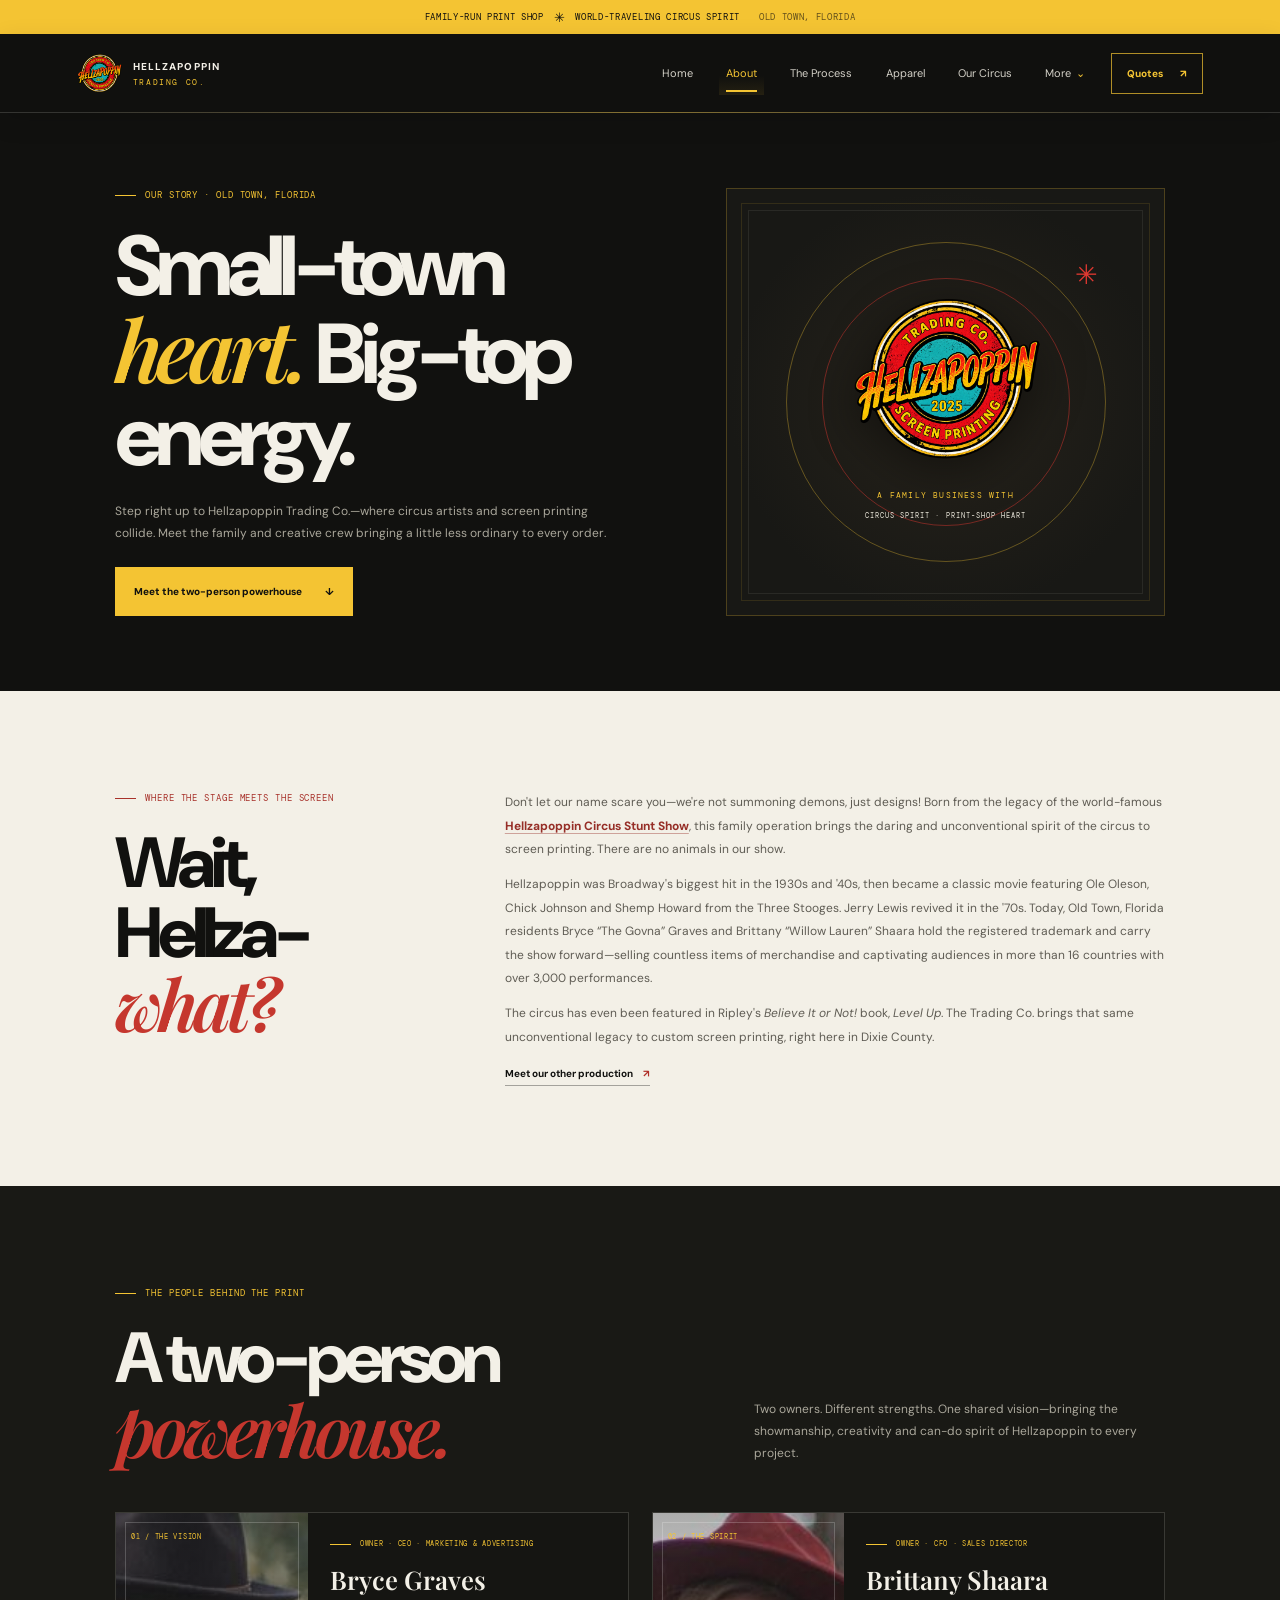
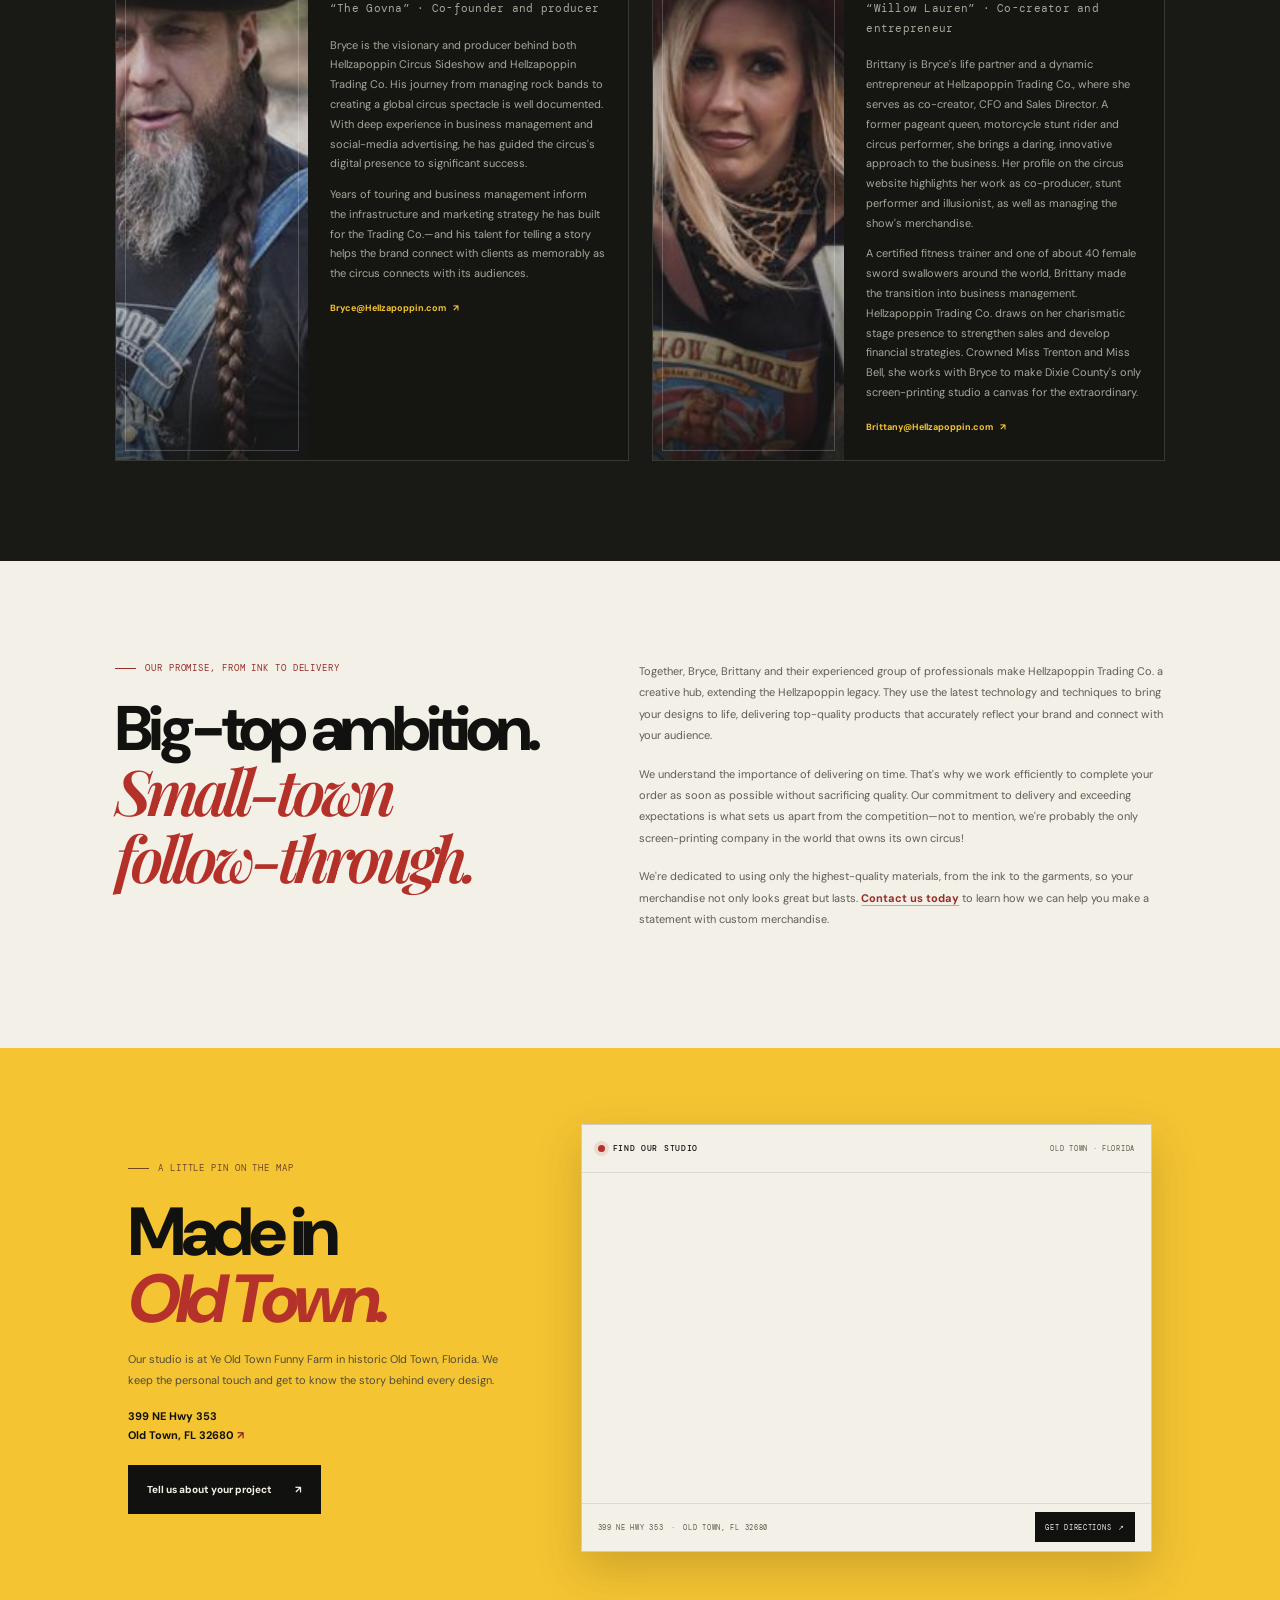
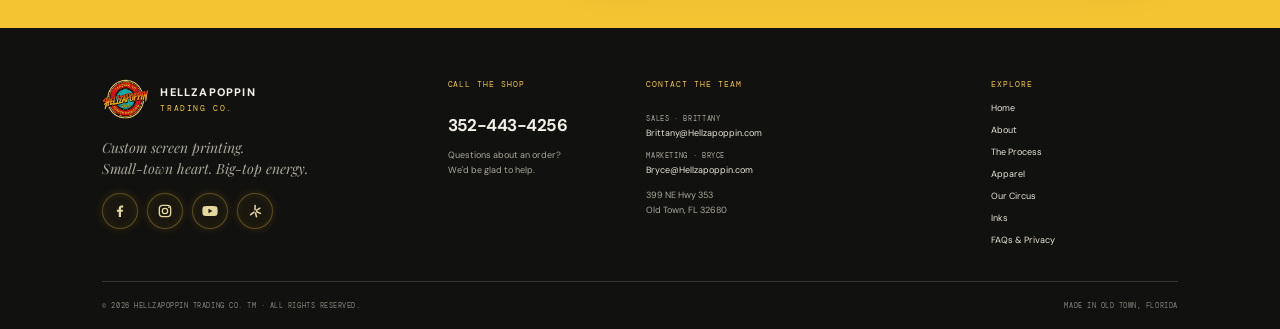
==== commit b212916e: "Add smooth site transitions and refine footer Co-authored-by: Copilot <223556219+Copilot@users.norep" ====
--- a/about.html
+++ b/about.html
@@ -103,6 +103,23 @@
         </div>
       </section>
     </main>
-    <footer class="site-footer"><div class="footer-main"><a class="brand brand--footer" href="index.html"><img src="assets/images/hellzapoppin-logo.png" alt=""><span class="brand__name">HELLZAPOPPIN <small>TRADING CO.</small></span></a><p class="footer-note">Custom screen printing.<br>Small-town heart. Big-top energy.</p><div class="footer-contact"><a href="tel:+13524434256">352-443-4256</a><a href="mailto:Brittany@Hellzapoppin.com">Brittany@Hellzapoppin.com</a><a href="mailto:Bryce@Hellzapoppin.com">Bryce@Hellzapoppin.com</a><span>399 NE Hwy 353, Old Town, FL 32680</span></div><a class="footer-cta" href="quotes.html">START A QUOTE <span aria-hidden="true">↗</span></a></div><div class="footer-bottom"><span>© <span data-year>2026</span> HELLZAPOPPIN TRADING CO. TM · ALL RIGHTS RESERVED.</span><span>MADE IN OLD TOWN, FLORIDA</span><span class="footer-social"><a href="https://www.facebook.com/hellzapoppintrading" target="_blank" rel="noreferrer">FACEBOOK</a><a href="https://www.instagram.com/hellzapoppintradingco" target="_blank" rel="noreferrer">INSTAGRAM</a><a href="https://www.youtube.com/@HellzapoppinTradingCo" target="_blank" rel="noreferrer">YOUTUBE</a><a href="https://www.yelp.com/biz/hellzapoppin-trading-co-old-town" target="_blank" rel="noreferrer">YELP</a></span></div></footer>
+    <footer class="site-footer">
+  <div class="footer-main">
+    <div class="footer-brand">
+      <a class="brand brand--footer" href="index.html"><img src="assets/images/hellzapoppin-logo.png" alt=""><span class="brand__name">HELLZAPOPPIN <small>TRADING CO.</small></span></a>
+      <p class="footer-note">Custom screen printing.<br>Small-town heart. Big-top energy.</p>
+      <nav class="footer-social" aria-label="Social media">
+        <a href="https://www.facebook.com/hellzapoppintrading" target="_blank" rel="noreferrer" aria-label="Facebook (opens in a new tab)"><svg viewBox="0 0 24 24" aria-hidden="true" focusable="false"><path fill="currentColor" d="M13.5 21v-8h2.7l.4-3h-3.1V8.1c0-.9.3-1.5 1.6-1.5h1.7V3.9c-.3 0-1.3-.1-2.5-.1-2.5 0-4.2 1.5-4.2 4.3V10H7.3v3h2.8v8h3.4Z"/></svg></a>
+        <a href="https://www.instagram.com/hellzapoppintradingco" target="_blank" rel="noreferrer" aria-label="Instagram (opens in a new tab)"><svg viewBox="0 0 24 24" aria-hidden="true" focusable="false"><rect x="3.5" y="3.5" width="17" height="17" rx="5" fill="none" stroke="currentColor" stroke-width="2"/><circle cx="12" cy="12" r="4" fill="none" stroke="currentColor" stroke-width="2"/><circle cx="17.8" cy="6.5" r="1.2" fill="currentColor"/></svg></a>
+        <a href="https://www.youtube.com/@HellzapoppinTradingCo" target="_blank" rel="noreferrer" aria-label="YouTube (opens in a new tab)"><svg viewBox="0 0 24 24" aria-hidden="true" focusable="false"><path fill="currentColor" d="M23 7.1a3 3 0 0 0-2.1-2.1C19 4.5 12 4.5 12 4.5s-7 0-8.9.5A3 3 0 0 0 1 7.1 31 31 0 0 0 .5 12 31 31 0 0 0 1 16.9a3 3 0 0 0 2.1 2.1c1.9.5 8.9.5 8.9.5s7 0 8.9-.5a3 3 0 0 0 2.1-2.1 31 31 0 0 0 .5-4.9 31 31 0 0 0-.5-4.9ZM9.7 15.5v-7l6 3.5-6 3.5Z"/></svg></a>
+        <a href="https://www.yelp.com/biz/hellzapoppin-trading-co-old-town" target="_blank" rel="noreferrer" aria-label="Yelp (opens in a new tab)"><svg viewBox="0 0 24 24" aria-hidden="true" focusable="false"><g fill="none" stroke="currentColor" stroke-width="2.3" stroke-linecap="round"><path d="m12 10 .2-6.2"/><path d="m14.1 11.1 5.2-3.3"/><path d="m14.4 13.1 5.7 2.4"/><path d="m12.7 15 1.6 5.7"/><path d="m10.5 13.8-5 3.8"/></g></svg></a>
+      </nav>
+    </div>
+    <div class="footer-phone"><p class="footer-label">CALL THE SHOP</p><a href="tel:+13524434256">352-443-4256</a><span>Questions about an order?<br>We'd be glad to help.</span></div>
+    <div class="footer-details"><p class="footer-label">CONTACT THE TEAM</p><a href="mailto:Brittany@Hellzapoppin.com"><small>SALES · BRITTANY</small><span>Brittany@Hellzapoppin.com</span></a><a href="mailto:Bryce@Hellzapoppin.com"><small>MARKETING · BRYCE</small><span>Bryce@Hellzapoppin.com</span></a><span>399 NE Hwy 353<br>Old Town, FL 32680</span></div>
+    <nav class="footer-nav" aria-label="Footer navigation"><p class="footer-label">EXPLORE</p><a href="index.html">Home</a><a href="about.html">About</a><a href="the-process.html">The Process</a><a href="apparel.html">Apparel</a><a href="our-circus.html">Our Circus</a><a href="inks.html">Inks</a><a href="faqs-privacy.html">FAQs &amp; Privacy</a></nav>
+  </div>
+  <div class="footer-bottom"><span>© <span data-year>2026</span> HELLZAPOPPIN TRADING CO. TM · ALL RIGHTS RESERVED.</span><span>MADE IN OLD TOWN, FLORIDA</span></div>
+</footer>
   </body>
 </html>
--- a/assets/css/styles.css
+++ b/assets/css/styles.css
@@ -33,7 +33,7 @@
 .announcement { display: flex; min-height: 34px; align-items: center; justify-content: center; gap: 10px; padding: 6px 16px; background: var(--yellow); color: var(--ink); font-family: var(--mono); font-size: 9px; letter-spacing: .075em; }
 .announcement > span:first-of-type { font-size: 13px; }
 .announcement__place { margin-left: 9px; color: #63501b; }
-.site-header { position: sticky; z-index: 50; top: 0; display: flex; min-height: 78px; align-items: center; justify-content: space-between; gap: 24px; padding: 0 6%; border-bottom: 1px solid var(--line); background: rgba(17, 17, 15, .97); box-shadow: 0 8px 24px rgba(0,0,0,.12); backdrop-filter: blur(12px); }
+.site-header { position: sticky; z-index: 50; top: 0; display: flex; min-height: 78px; align-items: center; justify-content: space-between; gap: 24px; padding: 0 6%; border-bottom: 1px solid var(--line); background: rgba(17, 17, 15, .97); box-shadow: 0 8px 24px rgba(0,0,0,.12); backdrop-filter: blur(12px); animation: header-arrive .42s cubic-bezier(.2,.7,.25,1) both; }
 .site-header::after { position: absolute; right: 6%; bottom: -1px; left: 6%; height: 1px; background: linear-gradient(90deg, transparent, rgba(244,196,51,.42), transparent); content: ""; pointer-events: none; }
 .brand { display: inline-flex; flex: 0 0 auto; align-items: center; gap: 11px; }
 .brand img { width: 45px; height: 45px; object-fit: contain; }
@@ -50,8 +50,8 @@
 .nav-dropdown > summary::-webkit-details-marker { display: none; }
 .nav-dropdown > summary span { color: var(--yellow); transition: transform .18s ease; }
 .nav-dropdown[open] > summary span { transform: rotate(180deg); }
-.dropdown-menu { position: absolute; top: calc(100% + 17px); left: -18px; display: none; min-width: 230px; padding: 8px; border: 1px solid rgba(244, 196, 51, .28); background: #1a1a16; box-shadow: 0 14px 28px rgba(0,0,0,.32); }
-.nav-dropdown:hover .dropdown-menu, .nav-dropdown[open] .dropdown-menu, .nav-dropdown:focus-within .dropdown-menu { display: grid; }
+.dropdown-menu { position: absolute; top: calc(100% + 17px); left: -18px; display: grid; min-width: 230px; padding: 8px; border: 1px solid rgba(244, 196, 51, .28); background: #1a1a16; box-shadow: 0 14px 28px rgba(0,0,0,.32); opacity: 0; visibility: hidden; transform: translateY(-7px); transition: opacity .18s ease, transform .18s ease, visibility .18s; }
+.nav-dropdown:hover .dropdown-menu, .nav-dropdown[open] .dropdown-menu, .nav-dropdown:focus-within .dropdown-menu { opacity: 1; visibility: visible; transform: translateY(0); }
 .dropdown-menu a { display: flex; min-height: 39px; align-items: center; justify-content: space-between; padding: 9px 11px; color: var(--cream-2); font-size: 11px; }
 .dropdown-menu a:hover, .dropdown-menu a.is-current { background: rgba(244, 196, 51, .1); color: var(--yellow); }
 .nav-quote { display: inline-flex; min-height: 41px; flex: 0 0 auto; align-items: center; gap: 17px; padding: 0 15px; border: 1px solid rgba(244,196,51,.7); color: var(--yellow); font-size: 10px; font-weight: 800; transition: color .18s ease, background .18s ease, border-color .18s ease; }
@@ -194,9 +194,9 @@
 .instagram-section .section-heading { align-items: end; }
 .instagram-section .section-heading h2 { color: var(--cream); }
 .instagram-section .section-heading h2 em { color: var(--teal); }
-.instagram-follow { display: inline-flex; min-height: 42px; align-items: center; padding: 0 13px; border: 1px solid rgba(71,188,195,.5); color: var(--teal); font-family: var(--mono); font-size: 8px; letter-spacing: .075em; transition: background .2s ease, color .2s ease; }
-.instagram-follow:hover { background: var(--teal); color: var(--ink); }
-.instagram-follow span { padding-left: 7px; }
+.instagram-follow { display: inline-flex; min-height: 42px; align-items: center; justify-content: center; gap: 9px; padding: 0 15px; border: 1px solid rgba(71,188,195,.5); color: var(--teal); font-family: var(--mono); font-size: 8px; font-weight: 500; letter-spacing: .075em; transition: background .2s ease, color .2s ease, border-color .2s ease, transform .2s ease; }
+.instagram-follow:hover { transform: translateY(-2px); border-color: var(--teal); background: var(--teal); color: var(--ink); }
+.instagram-follow span { flex: 0 0 auto; }
 .instagram-follow--mobile { display: none; }
 .instagram-grid { display: grid; grid-template-columns: repeat(4, minmax(0, 1fr)); gap: 13px; }
 .instagram-tile { position: relative; display: block; aspect-ratio: .83; overflow: hidden; background: #27241e; }
@@ -572,25 +572,37 @@
 .quote-sidebar__contact > a:first-of-type { color: var(--yellow); font-size: 16px; }
 .quote-sidebar__contact > span:last-child { color: var(--muted); font-size: 9px; line-height: 1.8; }
 
-.site-footer { padding: 45px 8% 0; background: var(--ink); }
-.footer-main { display: flex; min-height: 133px; align-items: flex-start; justify-content: space-between; gap: 22px; }
+.site-footer { padding: 48px 8% 0; background: var(--ink); }
+.footer-main { display: grid; grid-template-columns: minmax(200px, 1.2fr) minmax(115px, .65fr) minmax(220px, 1.2fr) minmax(130px, .7fr); gap: 26px; padding-bottom: 35px; }
+.footer-brand { display: grid; justify-items: start; align-content: start; gap: 14px; }
 .brand--footer img { width: 47px; height: 47px; }
 .brand--footer .brand__name { font-size: 11px; }
-.footer-note { margin: 5px 0 0; color: var(--muted); font-family: var(--serif); font-size: 15px; font-style: italic; line-height: 1.5; }
-.footer-contact { display: grid; gap: 8px; font-size: 9px; }
-.footer-contact a:first-child { color: var(--yellow); font-size: 12px; font-weight: 700; }
-.footer-contact span { color: var(--muted); font-size: 8px; }
-.footer-cta { margin-top: 8px; padding-bottom: 6px; border-bottom: 1px solid var(--yellow); color: var(--yellow); font-family: var(--mono); font-size: 8px; letter-spacing: .08em; }
-.footer-cta span { padding-left: 7px; }
+.footer-note { max-width: 215px; margin: 0; color: var(--muted); font-family: var(--serif); font-size: 14px; font-style: italic; line-height: 1.5; }
+.footer-social { display: flex; flex-wrap: wrap; gap: 9px; }
+.footer-social a { display: grid; width: 36px; height: 36px; place-items: center; border: 1px solid rgba(244,196,51,.32); border-radius: 50%; background: rgba(244,196,51,.035); color: #e5d89d; box-shadow: 0 0 10px rgba(244,196,51,.13), inset 0 0 8px rgba(244,196,51,.06); transition: color .2s ease, border-color .2s ease, background .2s ease, transform .2s ease, box-shadow .2s ease; }
+.footer-social a:hover, .footer-social a:focus-visible { transform: translateY(-2px); border-color: var(--yellow); background: rgba(244,196,51,.15); color: #fff1ae; box-shadow: 0 0 8px rgba(244,196,51,.65), 0 0 20px rgba(244,196,51,.38), inset 0 0 10px rgba(244,196,51,.14); }
+.footer-social svg { display: block; width: 16px; height: 16px; }
+.footer-label { margin: 3px 0 13px; color: var(--yellow); font-family: var(--mono); font-size: 8px; letter-spacing: .12em; }
+.footer-phone, .footer-details { display: grid; align-content: start; gap: 12px; }
+.footer-phone > a { color: var(--cream); font-size: 17px; font-weight: 700; letter-spacing: -.03em; }
+.footer-phone > span, .footer-details > span { color: var(--muted); font-size: 9px; line-height: 1.7; }
+.footer-details > a { display: grid; gap: 4px; color: var(--cream-2); font-size: 9px; }
+.footer-details > a small { color: var(--muted); font-family: var(--mono); font-size: 7px; letter-spacing: .09em; }
+.footer-details > a:hover, .footer-nav a:hover { color: var(--yellow); }
+.footer-nav { display: grid; align-content: start; justify-items: start; gap: 10px; }
+.footer-nav .footer-label { margin-bottom: 3px; }
+.footer-nav > a { color: var(--cream-2); font-size: 9px; transition: color .18s ease, transform .18s ease; }
+.footer-nav > a:hover { transform: translateX(3px); }
 .footer-bottom { display: flex; min-height: 48px; align-items: center; justify-content: space-between; gap: 12px; border-top: 1px solid var(--line); color: #85837a; font-family: var(--mono); font-size: 7px; letter-spacing: .075em; }
-.footer-social { display: flex; gap: 13px; }
-.footer-social a { color: #bbb8ae; }
-.footer-social a:hover { color: var(--yellow); }
-
+
+body { transition: opacity .17s ease, transform .17s ease; }
+html.page-leaving body { opacity: 0; transform: translateY(-5px); }
 .reveal { opacity: 0; transform: translateY(17px); transition: opacity .55s ease, transform .55s ease; }
 .reveal.is-visible { opacity: 1; transform: translateY(0); }
 :focus-visible { outline: 2px solid var(--yellow); outline-offset: 4px; }
 .section--cream :focus-visible { outline-color: #932a23; }
+@keyframes header-arrive { from { opacity: .7; transform: translateY(-8px); } to { opacity: 1; transform: translateY(0); } }
+@keyframes nav-item-arrive { from { opacity: 0; transform: translateY(-7px); } to { opacity: 1; transform: translateY(0); } }
 
 @media (min-width: 1540px) {
   .site-header { padding-right: max(6%, calc((100% - 1320px)/2)); padding-left: max(6%, calc((100% - 1320px)/2)); }
@@ -621,15 +633,23 @@
   .menu-toggle span { display: block; width: 16px; height: 1px; background: currentColor; transition: transform .2s ease; }
   .menu-toggle[aria-expanded=true] span:first-child { transform: translateY(3.5px) rotate(45deg); }
   .menu-toggle[aria-expanded=true] span:last-child { transform: translateY(-3.5px) rotate(-45deg); }
-  .site-nav { position: absolute; top: 71px; right: 0; left: 0; display: flex; max-height: 0; min-height: 0; flex-direction: column; align-items: stretch; gap: 0; overflow: hidden; border-bottom: 1px solid transparent; background: var(--ink); transition: max-height .3s ease, border-color .2s ease; }
-  .site-nav.is-open { max-height: calc(100svh - 105px); padding: 7px 6% 20px; overflow-y: auto; border-color: var(--line); }
+  .site-nav { position: absolute; top: 71px; right: 0; left: 0; display: flex; max-height: 0; min-height: 0; flex-direction: column; align-items: stretch; gap: 0; overflow: hidden; border-bottom: 1px solid transparent; background: var(--ink); visibility: hidden; transition: max-height .3s ease, padding .3s ease, border-color .2s ease, visibility 0s linear .3s; }
+  .site-nav.is-open { max-height: calc(100svh - 105px); padding: 7px 6% 20px; overflow-y: auto; border-color: var(--line); visibility: visible; transition: max-height .3s ease, padding .3s ease, border-color .2s ease, visibility 0s; }
+  .site-nav.is-open > a, .site-nav.is-open > .nav-dropdown { animation: nav-item-arrive .24s ease both; }
+  .site-nav.is-open > :nth-child(1) { animation-delay: .025s; }
+  .site-nav.is-open > :nth-child(2) { animation-delay: .05s; }
+  .site-nav.is-open > :nth-child(3) { animation-delay: .075s; }
+  .site-nav.is-open > :nth-child(4) { animation-delay: .1s; }
+  .site-nav.is-open > :nth-child(5) { animation-delay: .125s; }
+  .site-nav.is-open > :nth-child(6) { animation-delay: .15s; }
+  .site-nav.is-open > :nth-child(7) { animation-delay: .175s; }
   .site-nav > a:not(.nav-quote) { min-height: 46px; padding: 13px 12px; border-bottom: 1px solid var(--line); font-size: 12px; }
   .site-nav > a:not(.nav-quote)::after, .nav-dropdown > summary::after { display: none; }
   .site-nav > a.is-current:not(.nav-quote) { border-left: 2px solid var(--yellow); background: rgba(244,196,51,.09); color: var(--yellow); }
   .nav-dropdown { border-bottom: 1px solid var(--line); }
   .nav-dropdown > summary { min-height: 44px; padding: 0 12px; font-size: 12px; }
   .nav-dropdown.has-current > summary { border-left: 2px solid var(--yellow); background: rgba(244,196,51,.09); }
-  .dropdown-menu { position: static; min-width: 0; padding: 0 0 6px 12px; border: 0; background: transparent; box-shadow: none; }
+  .dropdown-menu { position: static; min-width: 0; padding: 0 0 6px 12px; border: 0; background: transparent; box-shadow: none; transform: translateY(-4px); }
   .dropdown-menu a { min-height: 36px; }
   .nav-quote { justify-content: center; margin-top: 14px; }
   .home-hero { min-height: auto; grid-template-columns: 1fr 1fr; padding-top: 57px; padding-bottom: 78px; }
@@ -707,7 +727,6 @@
   .instagram-tile__caption { gap: 4px; padding: 29px 9px 9px; }
   .instagram-tile__caption small { font-size: 6px; }
   .instagram-tile__caption strong { font-size: 12px; }
-  .instagram-follow--mobile { display: inline-block; margin-top: 20px; }
   .instagram-section__note { font-size: 8px; }
   .offer-grid { grid-template-columns: 1fr; gap: 12px; }
   .offer-card { min-height: 280px; }
@@ -836,15 +855,28 @@
   .file-drop__button { padding: 7px; font-size: 7px; }
   .quote-sidebar { position: static; }
   .quote-sidebar__card { padding: 18px; }
-  .footer-main { display: grid; grid-template-columns: 1fr 1fr; gap: 19px 13px; padding-bottom: 25px; }
+  .footer-main { grid-template-columns: repeat(2, minmax(0, 1fr)); gap: 28px 20px; padding-bottom: 30px; }
   .footer-note { font-size: 13px; }
-  .footer-contact { font-size: 8px; }
-  .footer-contact a:first-child { font-size: 11px; }
-  .footer-cta { justify-self: start; }
-  .footer-bottom { flex-wrap: wrap; justify-content: space-between; padding: 13px 0; font-size: 6px; }
-  .footer-bottom > span:nth-child(2) { order: 3; width: 100%; }
-  .footer-social { gap: 9px; }
-  .footer-social a { font-size: 6px; }
+  .footer-bottom { flex-wrap: wrap; justify-content: center; padding: 13px 0; font-size: 6px; text-align: center; }
+  .footer-bottom > span { width: 100%; }
+}
+@media (max-width: 880px) {
+  .instagram-section .section-heading { align-items: flex-start; flex-direction: column; gap: 18px; }
+  .instagram-section .section-heading .instagram-follow { display: none; }
+  .instagram-follow--mobile { display: flex; width: min(100%, 360px); min-height: 49px; align-items: center; justify-content: center; gap: 10px; margin: 20px auto 0; padding: 0 16px; border: 1px solid var(--teal); background: rgba(71,188,195,.1); color: var(--cream); font-size: 9px; text-align: center; }
+  .instagram-follow--mobile:hover { background: var(--teal); color: var(--ink); }
+  .instagram-follow--mobile span { color: var(--teal); font-size: 14px; }
+  .instagram-follow--mobile:hover span { color: var(--ink); }
+  .footer-main { grid-template-columns: repeat(2, minmax(0, 1fr)); gap: 28px 20px; padding-bottom: 30px; }
+  .footer-details > a span { overflow-wrap: anywhere; }
+}
+@media (max-width: 620px) {
+  .footer-main { grid-template-columns: 1fr; justify-items: center; gap: 28px; padding-bottom: 31px; text-align: center; }
+  .footer-brand { justify-items: center; }
+  .footer-note { max-width: 270px; }
+  .footer-social { justify-content: center; }
+  .footer-phone, .footer-details { justify-items: center; }
+  .footer-nav { justify-items: center; }
 }
 @media (max-width: 365px) {
   .announcement__place { display: none; }
@@ -859,6 +891,9 @@
 }
 @media (prefers-reduced-motion: reduce) {
   *, *::before, *::after { scroll-behavior: auto !important; animation-duration: .01ms !important; animation-iteration-count: 1 !important; transition-duration: .01ms !important; }
+  body { transition: none; }
+  .site-header { animation: none; }
+  .site-nav.is-open > a, .site-nav.is-open > .nav-dropdown { animation: none; }
   .ticker__track { animation: none !important; transform: none !important; }
   .ink-dot, .ink-orbit::before, .ink-orbit::after { animation: none !important; }
   .reveal { opacity: 1; transform: none; }
